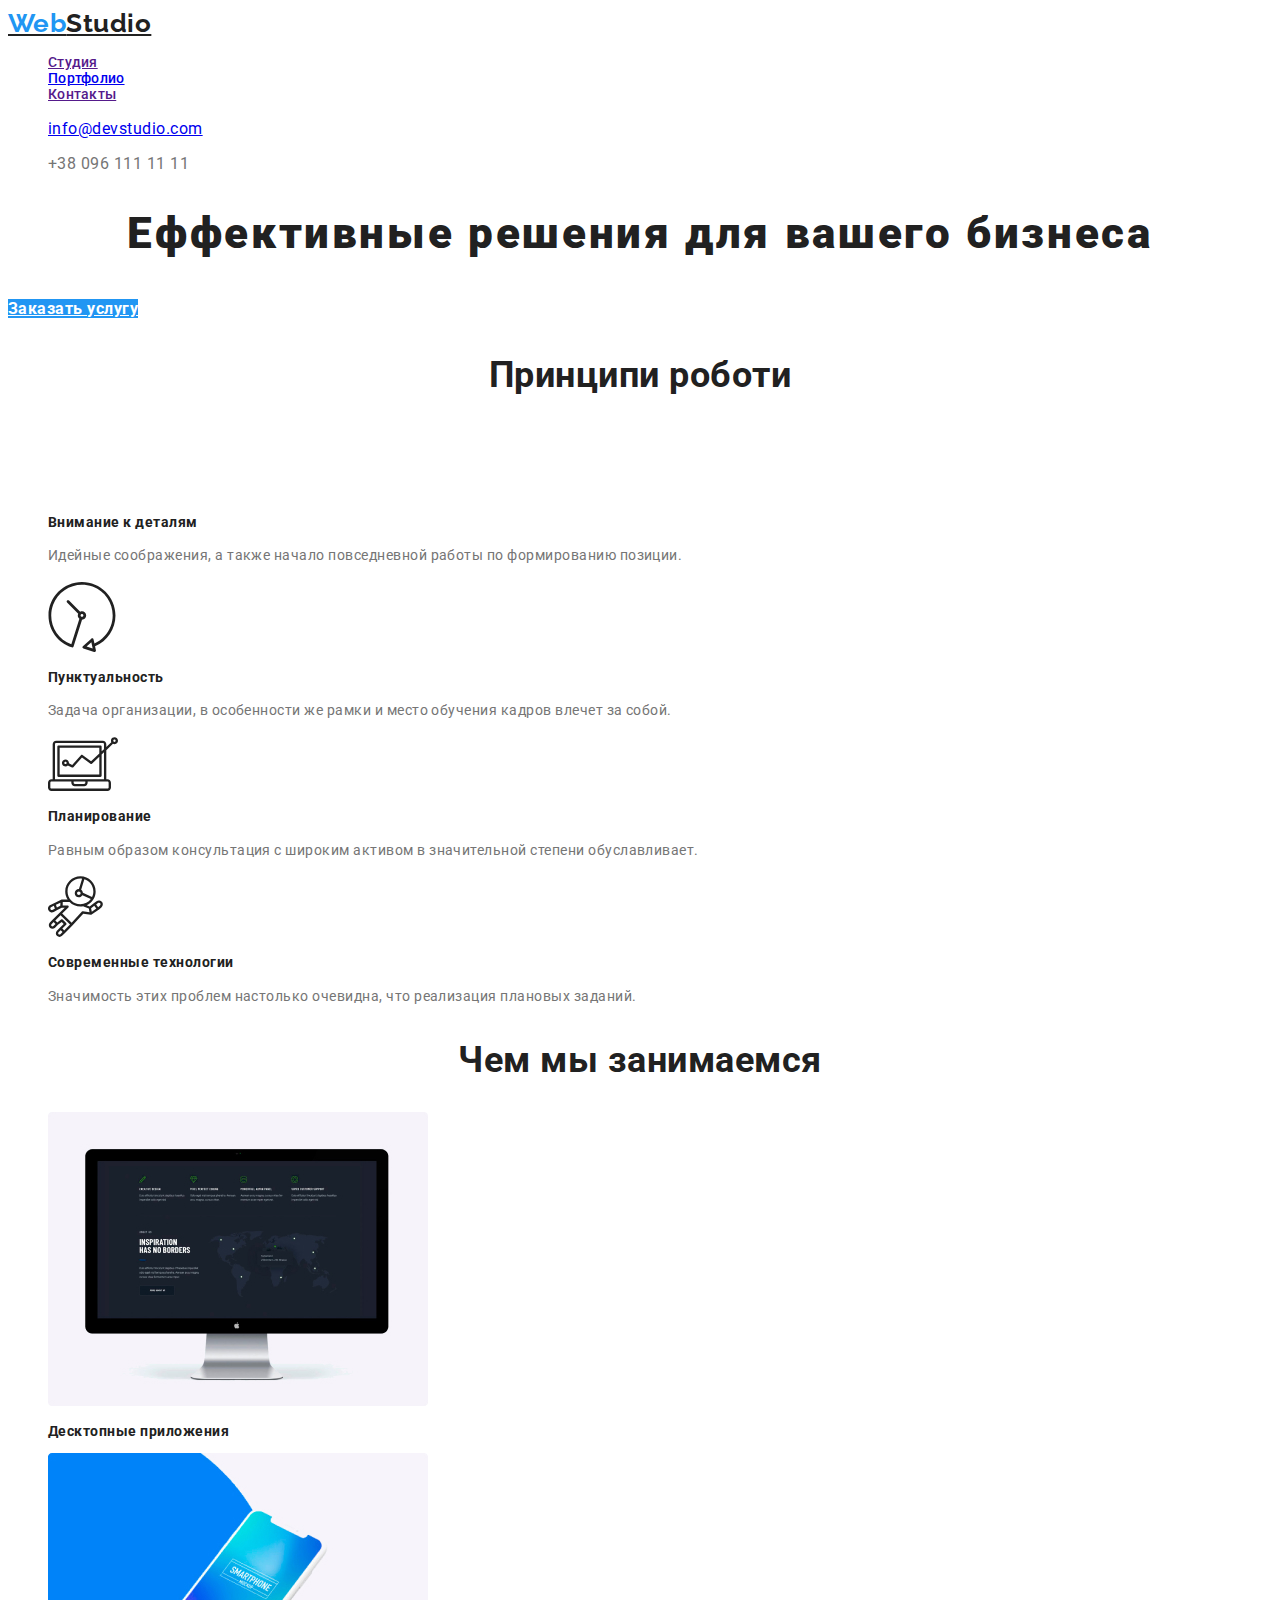
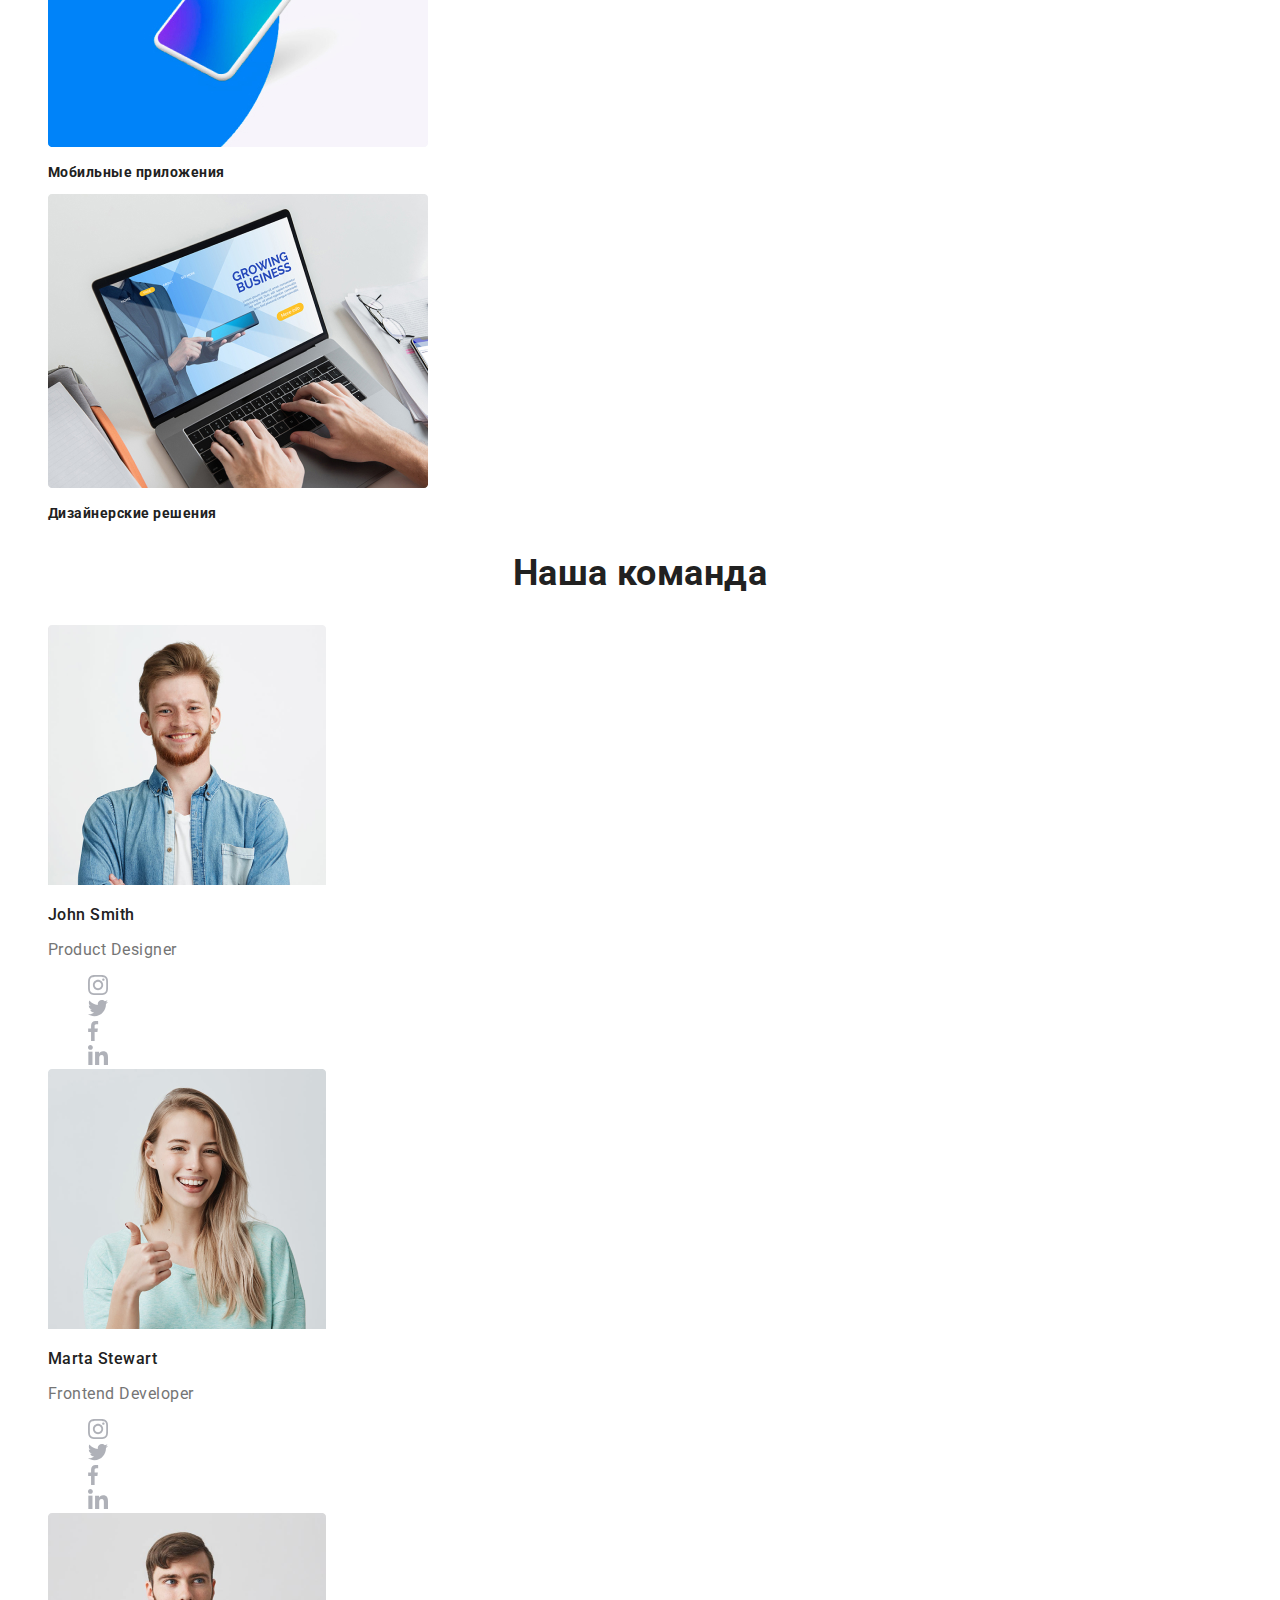
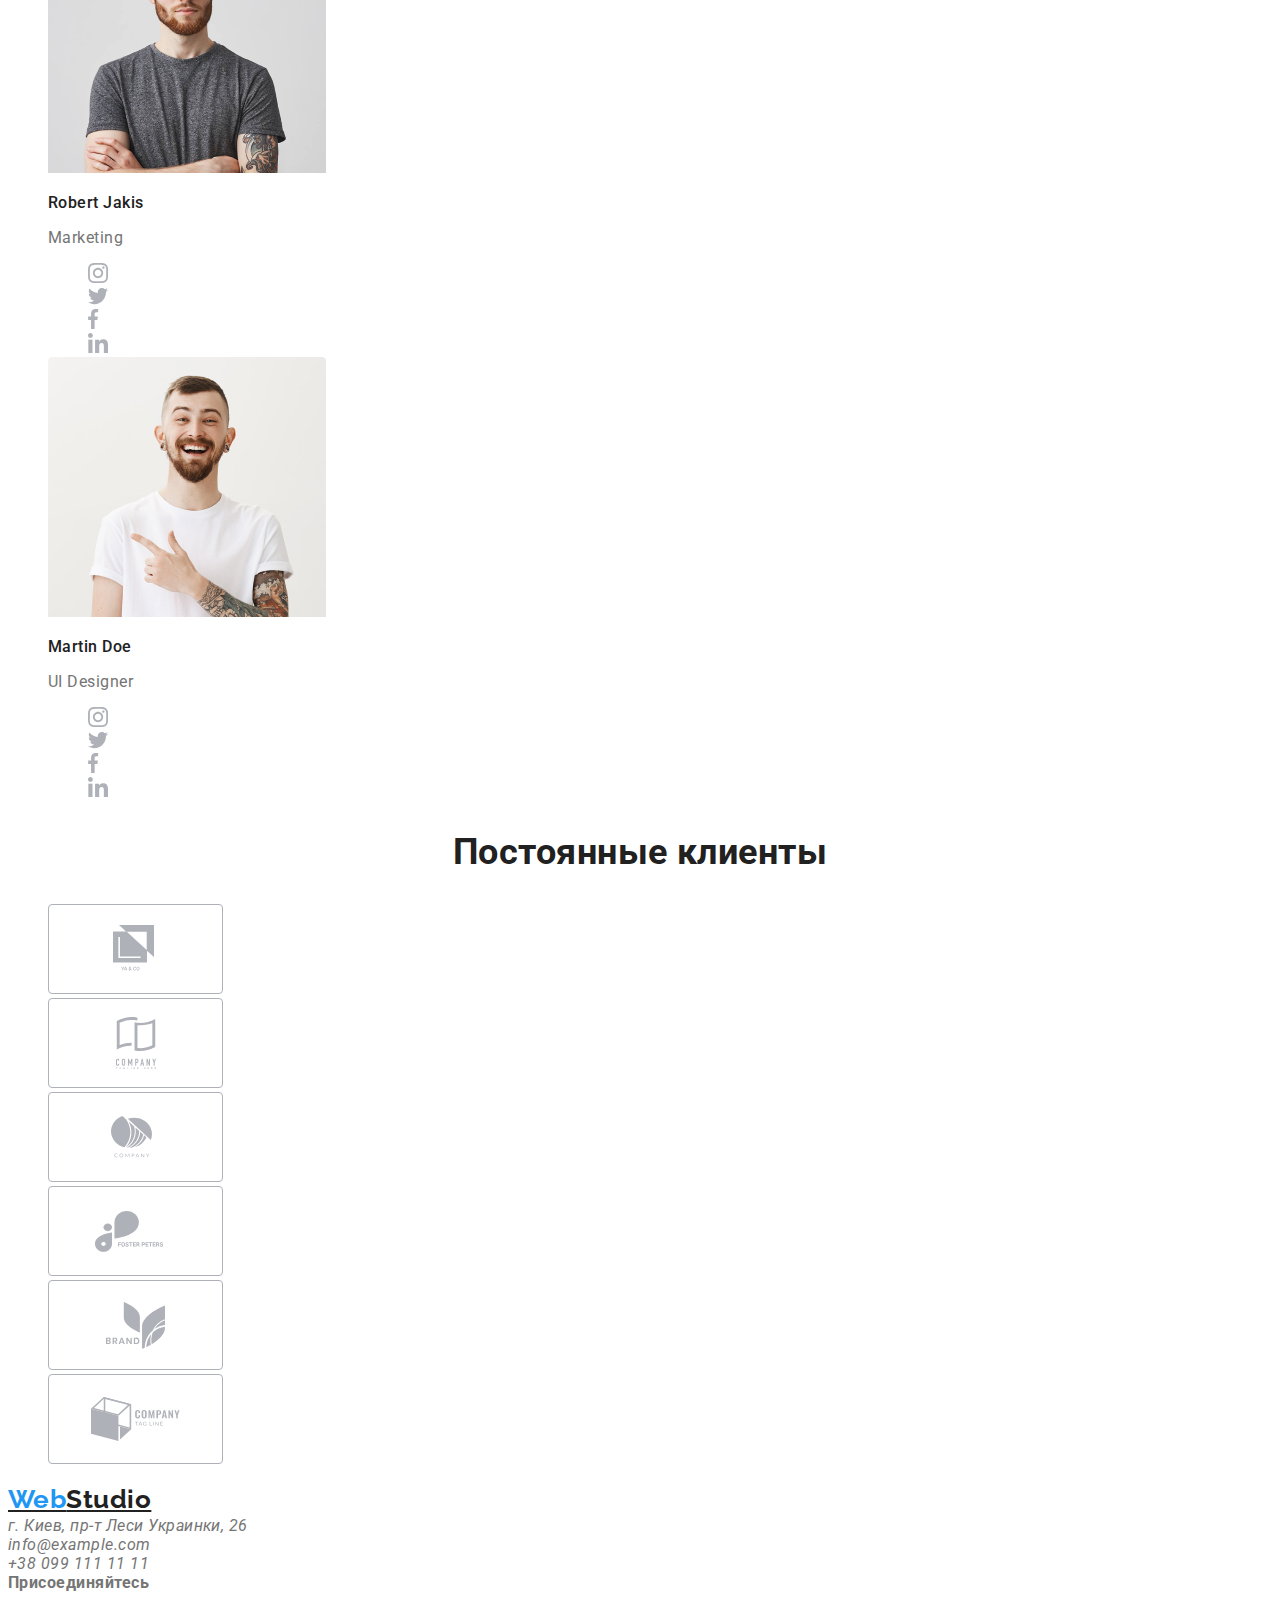
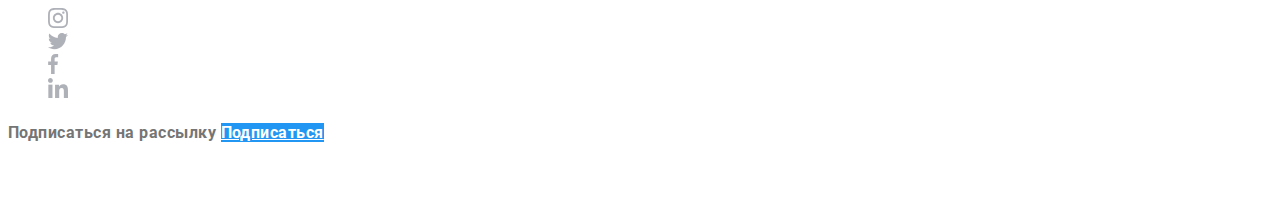
==== index.html @ 04b440ba "update" ====
<!DOCTYPE html>
<html lang="ru">
<head>
    <meta charset="UTF-8">
    <meta name="viewport" content="width=device-width, initial-scale=1.0">
    <title>Studio</title>
    <link 
    href="https://fonts.googleapis.com/css2?family=Raleway:wght@700&family=Roboto:wght@400;500;700;900&display=swap"
     rel="stylesheet">
    <link rel="stylesheet" href="./css/styles.css">
</head>
<body class="page">
  <!--Шапка-->
<header>
    <nav>
    <a href ="./index.html" class="logo"><span class="web">Web</span>Studio</a>
     <ul class="site-nav">
       <li class="link current"><a href="">Студия</a></li>
       <li class="link"><a href="portfolio.html">Портфолио</a></li>
       <li class="link"><a href="">Контакты</a></li>
    </ul> 
    </nav>
     <ul class="auth-nav">
       <li> <a href="info@devstudio.com" class="link">info@devstudio.com</a></li>
       <li><p>+38 096 111 11 11</p></li>
    </ul>
</header>
 <main> 
 <!--Банер-->
<section class="hero">
        <h1 class="hero-title">Еффективные решения для вашего бизнеса</h1>
        <a href="" class="button-primary">Заказать услугу</a>
</section>
<!--Принципи роботи-->
<section class="section">
    <h2 class="section-title"> Принципи роботи</h2>
    <ul class="feature-list">
        <li>
        <a href="/" > <img src="./images/antenna.svg" alt="Антена"/></a>
        <h3 class="title">Внимание к деталям</h3>
        <p class="text-feature"> 
           Идейные соображения, а также начало повседневной работы по формированию позиции.
        </p>
        </li> 
        <li>
            <a href="/"> <img src="./images/clock.svg" alt="Часи"/></a>  
        <h3 class="title">Пунктуальность</h3>
        <p class="text-feature"> 
            Задача организации, в особенности же рамки и место обучения кадров влечет за собой.
        </p>
        </li> 
        <li>
            <a href="/"> <img src="./images/comp.svg" alt="Компютер"/></a>
        <h3 class="title">Планирование</h3>
        <p class="text-feature"> 
            Равным образом консультация с широким активом в значительной степени обуславливает.
        </p>
        </li>  
      <li>
        <a href="/"> <img src="./images/space.svg" alt="Космотавт"/></a>
        <h3 class="title">Современные технологии</h3>
        <p class="text-feature"> 
            Значимость этих проблем настолько очевидна, что реализация плановых заданий.
        </p>
        </li>
      
    </ul>
</section>
<!--Чем мы занимаемся-->
<section class="section">
    <h2  class="section-title">Чем мы занимаемся</h2>
    <ul class="work-list">
    <li>
        <a href="/"><img src="./images/comp.jpg" alt="Ноутбук на столе" width=380></a>
        <h3 class="title">Десктопные приложения</h3>
    </li>
    <li>
        <a href="/"><img src="./images/phone.jpg" alt="Смартфон" width=380></a>
        <h3 class="title">Мобильные приложения</h3>
    </li>
    <li>
        <a href="/"><img src="./images/laptop.jpg" alt="Компютер" width=380 ></a>
        <h3 class="title">Дизайнерские решения</h3>
    </li>
</ul>
</section>
<!--Наша команда-->
<section class="section">
    <h2 class="section-title">Наша команда</h2>
    <ul class="team-list">
        <li>
            <img src="./images/john.png" alt="Фото сотрудника" width=278 >
            <h3 class="title">John Smith</h3>
            <p>Product Designer</p>
        <ul>
            <li><a href="/"class="icon"><img src="./images/instagram.svg" alt="Логотип Инстраграм"></a></li>
            <li><a href="/"class="icon"><img src="./images/twitter.svg" alt="Логотип Твиттер"></a></li>
            <li><a href="/"class="icon"><img src="./images/facebook.svg" alt="Логотип Фейсбук"></a></li>
            <li><a href="/"class="icon"><img src="./images/linkedin.svg" alt="Логотип Линкедин"></a></li>
               
         </ul>

            <img src="./images/marta.png" alt="Фото сотрудника" width=278>
            <h3 class="title">Marta Stewart</h3>
            <p>Frontend Developer</p>
            <ul>
                <li><a href="/"class="icon"><img src="./images/instagram.svg" alt="Логотип Инстраграм"></a></li>
                <li><a href="/"class="icon"><img src="./images/twitter.svg" alt="Логотип Твиттер"></a></li>
                <li><a href="/"class="icon"><img src="./images/facebook.svg" alt="Логотип Фейсбук"></a></li>
                <li><a href="/"class="icon"><img src="./images/linkedin.svg" alt="Логотип Линкедин"></a></li>
        </ul>
               
            <img src="./images/robert.png" alt="Фото сотрудника" width=278>
            <h3 class="title">Robert Jakis</h3>
            <p>Marketing</p>           
         <ul>
            <li><a href="/"class="icon"><img src="./images/instagram.svg" alt="Логотип Инстраграм"></a></li>
            <li><a href="/"class="icon"><img src="./images/twitter.svg" alt="Логотип Твиттер"></a></li>
            <li><a href="/"class="icon"><img src="./images/facebook.svg" alt="Логотип Фейсбук"></a></li>
            <li><a href="/"class="icon"><img src="./images/linkedin.svg" alt="Логотип Линкедин"></a></li>
         </ul>

             <img src="./images/martin.png" alt="Фото сотрудника" width=278>
            <h3 class="title">Martin Doe</h3>
            <p>UI Designer</p>
           <ul>
            <li><a href="/"class="icon"><img src="./images/instagram.svg" alt="Логотип Инстраграм"></a></li>
            <li><a href="/"class="icon"><img src="./images/twitter.svg" alt="Логотип Твиттер"></a></li>
            <li><a href="/"class="icon"><img src="./images/facebook.svg" alt="Логотип Фейсбук"></a></li>
            <li><a href="/"class="icon"><img src="./images/linkedin.svg" alt="Логотип Линкедин"></a></li>
         </ul>
           
    </li>
</ul>
</section>
<!--Постоянные клиенты-->
<section class="section">
    <h2  class="section-title">Постоянные клиенты</h2>
    <ul class="customer-list ">
        <li class="title"><a href="/"><img src="./images/Client1.svg" alt="Компания"></a></li>
        <li class="title"><a href="/"><img src="./images/Client2.svg" alt="Компания"></a></li>
        <li class="title"><a href="/"><img src="./images/Client3.svg" alt="Компания"></a></li>
        <li class="title"><a href="/"><img src="./images/Client4.svg" alt="Компания"></a></li>
        <li class="title"><a href="/"><img src="./images/Client5.svg" alt="Компания"></a></li>
        <li class="title"><a href="/"><img src="./images/Client6.svg" alt="Компания"></a></li>
    </ul>
</section>
</main>
<!--Футер-->
<footer>
    <div>
        <a href ="./index.html" class="logo"><span class="web">Web</span>Studio</a>
        <address>
            г. Киев, пр-т Леси Украинки, 26 <br>
            info@example.com <br>
            +38 099 111 11 11
        </address>
    </div>
    <div>
        <b>Присоединяйтесь</b>
        <ul>
             <li><a href="/" class="icon" ><img src="./images/instagram.svg" alt="Логотип Инстраграм"></a></li>
             <li><a href="/" class="icon"><img src="./images/twitter.svg" alt="Логотип Твиттер"></a></li>
             <li><a href="/" class="icon"><img src="./images/facebook.svg" alt="Логотип Фейсбук"></a></li>
             <li> <a href="/" class="icon"><img src="./images/linkedin.svg" alt="Логотип Линкедин"></a></li>     
      </ul>
    </div>
    <div>
        <b>Подписаться на рассылку</b>
        <a href="/" class="button-primary">Подписаться</a>
    </div>
    <div>
        <p class="data"><time datetime="2020"> 2020 | Developed by GoIT Students </time></p>
    </div>
</footer>
</body>
</html>
---- css/styles.css ----
:root{
    --primary-text-color:#757575 ;
    --title-text-color: #212121 ;
    --accent-color: #2196F3 ;
    --background-color:#FFFFFF ;
    --background-button-color:#F5F4FA
}
body { 
    background-color: var(--background-color) ;
    color:var(--primary-text-color) ;
     
    font-family: Roboto, sans-serif;
    letter-spacing: 0.03em;
}
ul {
    list-style: none;
}
/*Шапка*/
.logo {

color: var(--title-text-color) ;
font-family: Raleway, sans-serif;
font-weight: 700;
font-size: 26px;
line-height: 1.2;

}


.web {
    color: var(--accent-color);
}

.site-nav .link {

color: var(--title-text-color) ;

font-weight: 500;
font-size: 14px;
line-height: 1.14;
letter-spacing: 0.02em;

}

.site-nav .link.current { 
color: var(--accent-color);
}

.site-nav .link :hover, :focus {
color: var(--accent-color);
}

.auth-nav .link :hover, :focus {
color: var(--accent-color);
}

/*Банер*/

.hero-title{

color: var(--title-text-color);

font-weight: 900;
font-size: 44px;
line-height: 1.4;
text-align: center;
letter-spacing: 0.06em;

}

/*Головна сторінка*/

.section-title {

color: var(--title-text-color);

font-weight: 700;
font-size: 36px;
line-height: 1.2;
text-align: center;
}
/*Принципи роботи*/

.feature-list .title {

color: var(--title-text-color) ;

font-weight: 700;
font-size: 14px;
line-height: 1.1;

}

.text-feature {

font-weight: 400;
font-size: 14px;
line-height: 1.7;

}
/*Чем мы занимаемся*/

.work-list .title{

color: var(--title-text-color) ;

font-weight: 700;
font-size: 14px;
line-height: 1.1;
}
/*Наша команда*/

.team-list .title{

color: var(--title-text-color) ;


font-weight: 500;
font-size: 16px;
line-height: 1.2;
}

/*Футер*/

.data{
    color: rgba(255, 255, 255, 0.4);
}


/*Кнопка*/

.button {

color: var(--title-text-color);
background-color: var(--background-button-color);

font-family: Roboto;
font-weight: 500;
font-size: 16px;
line-height: 1.7;
}

.button-primary{

 color: var(--background-color);
 background-color: var(--accent-color);
font-family: Roboto;
font-weight: 700;
font-size: 16px;
line-height: 1.9;
}
.button .nav :hover, :focus{
    color: var(--background-color);
    background-color: var(--accent-color);
}


/*Иконки*/
.icon :hover, :focus{
    background-color: var(--accent-color);
}
/*Портфолио*/
.title-portfolio {

color: var(--title-text-color);

font-weight: 500;
font-size: 14px;
line-height: 1.1;
letter-spacing: 0.02em;
}

/* Текст*/
.text {
font-weight: 400;
font-size: 16px;
line-height: 1.9;}

.text-about {
    font-weight: 400;
    font-size: 18px;
    line-height: 1.5;
}
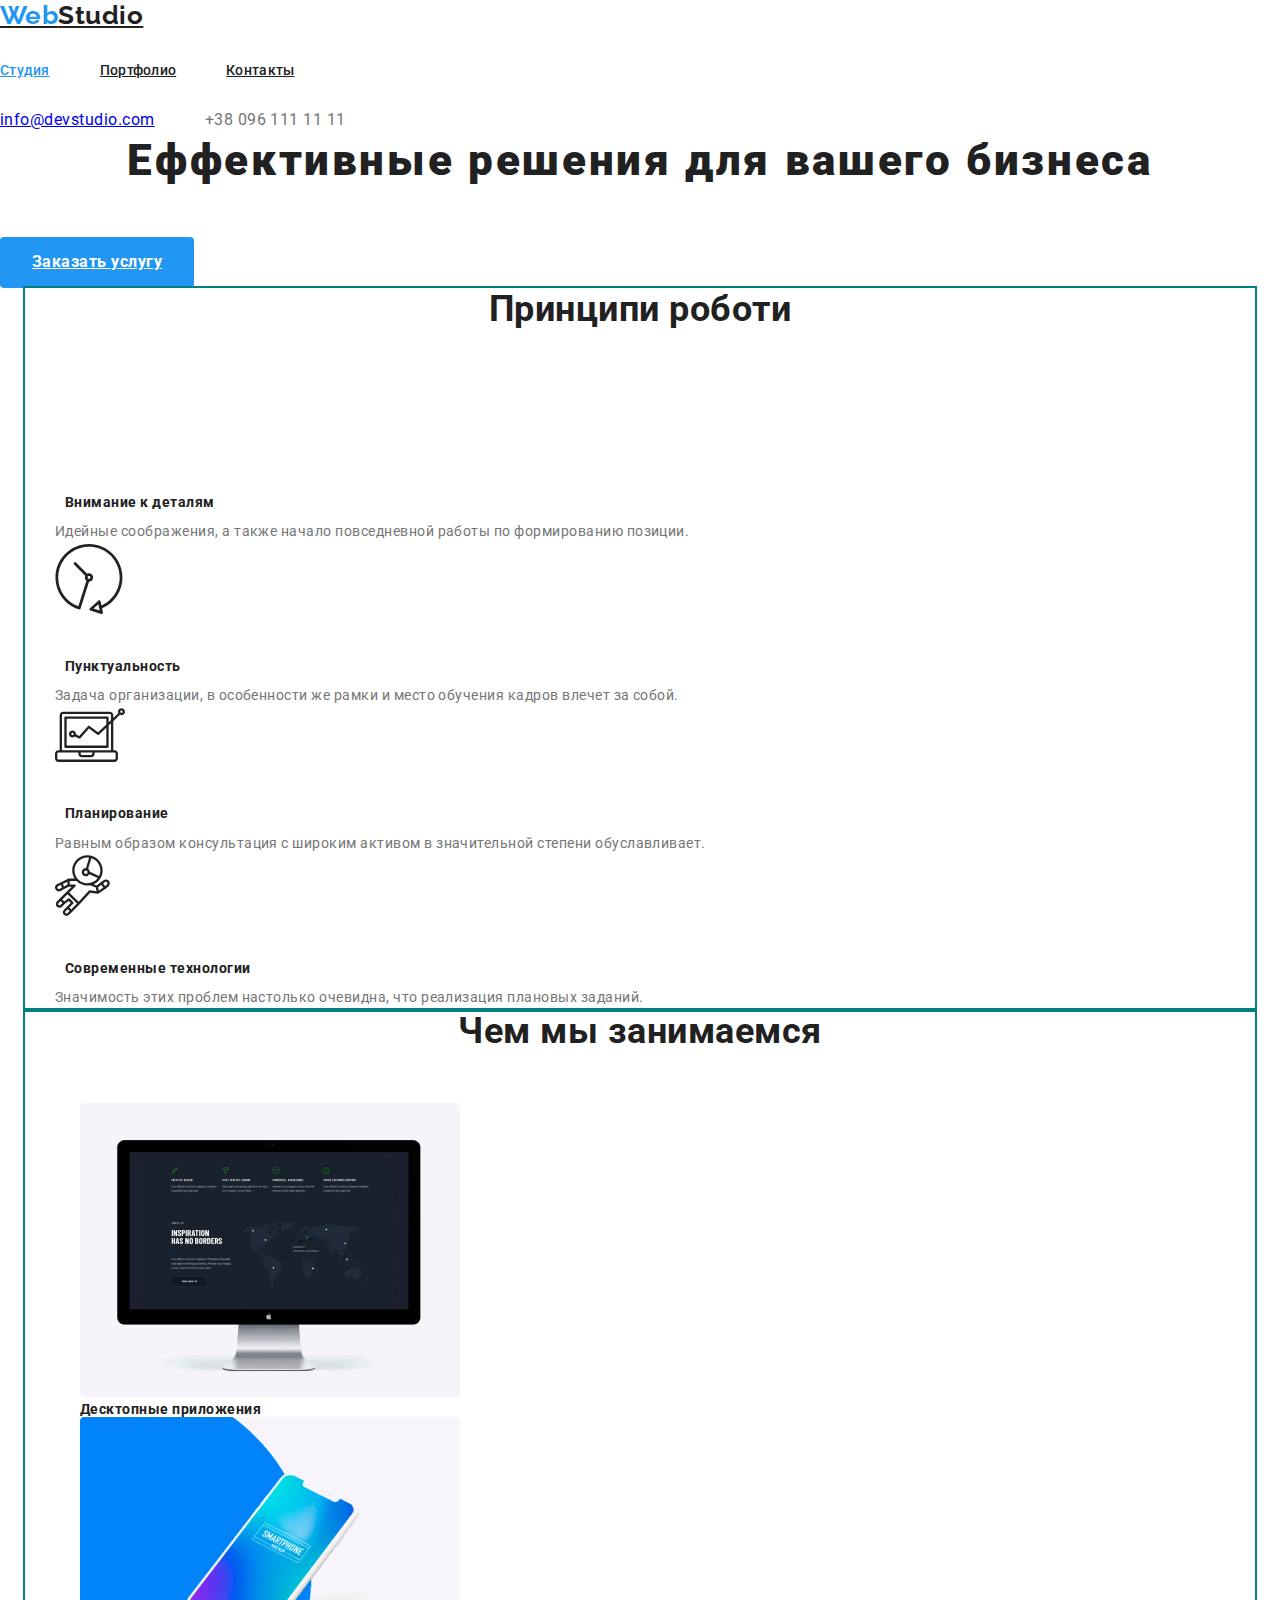
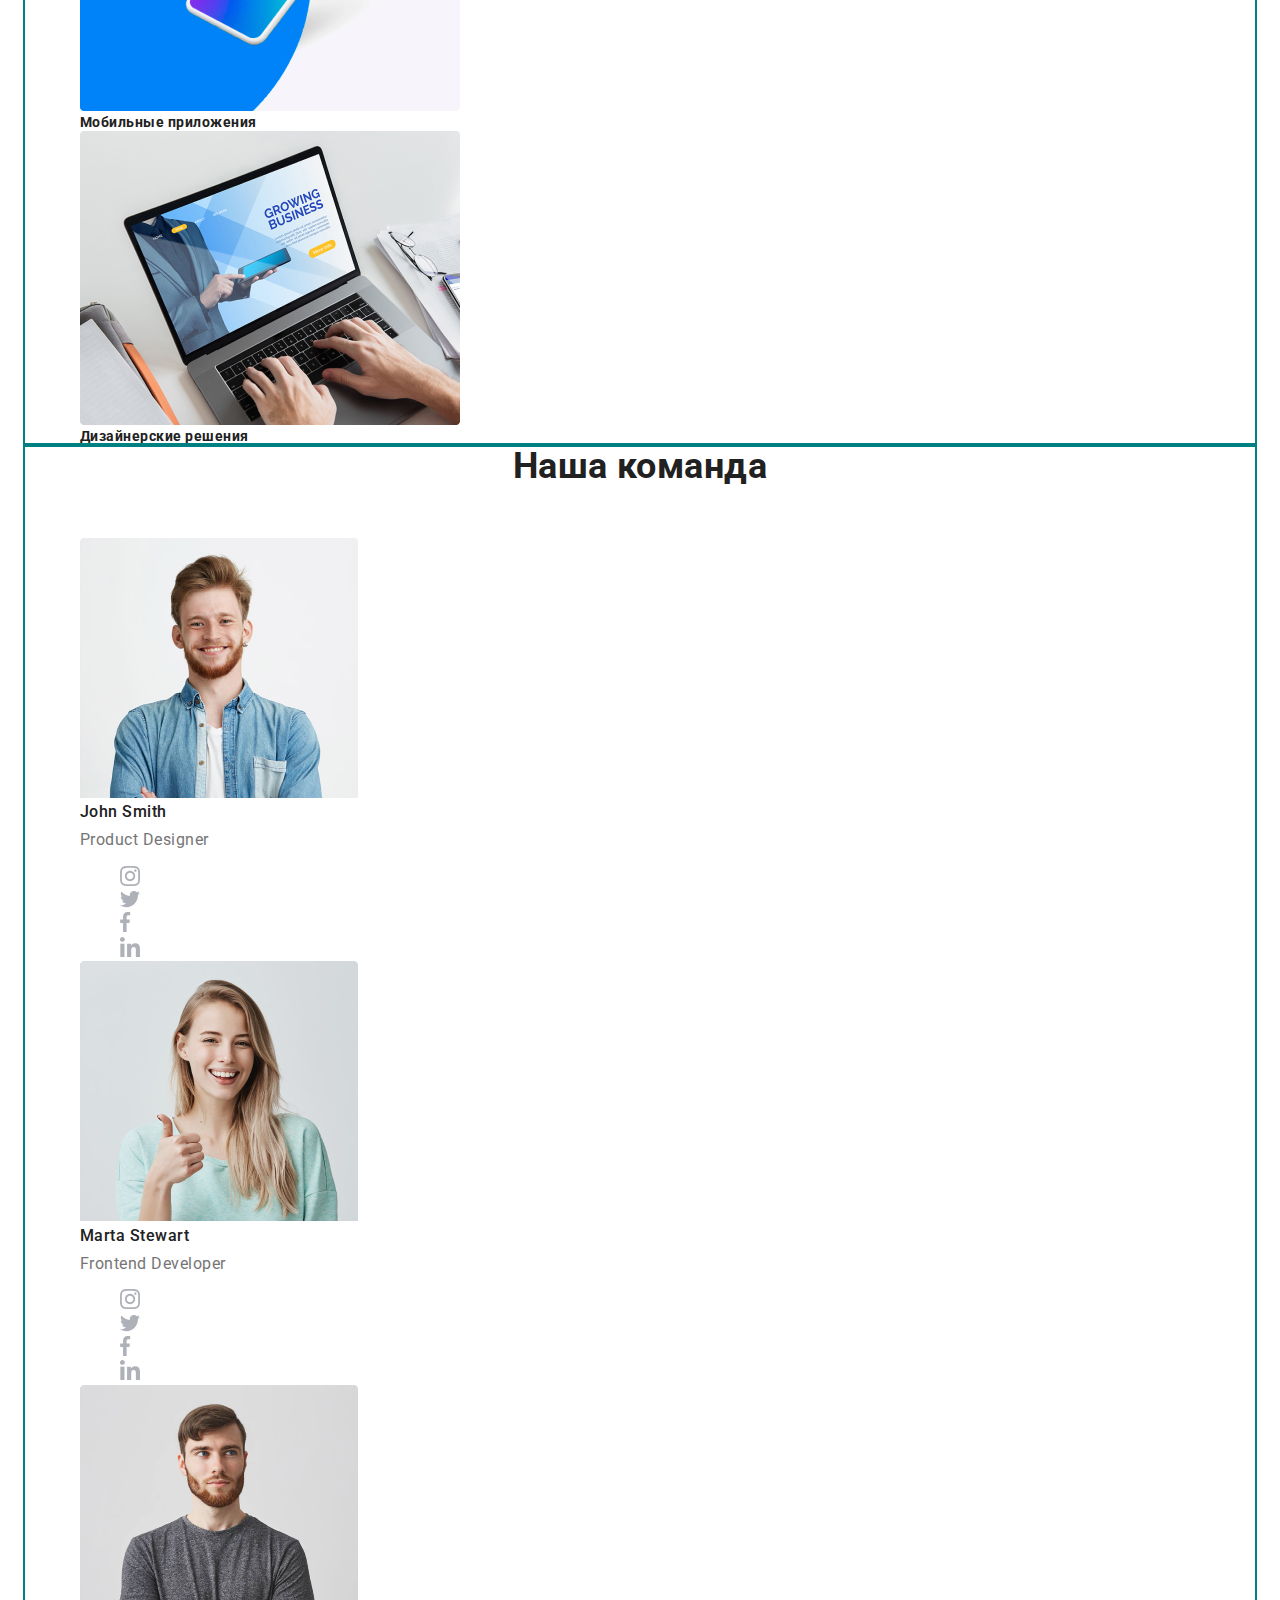
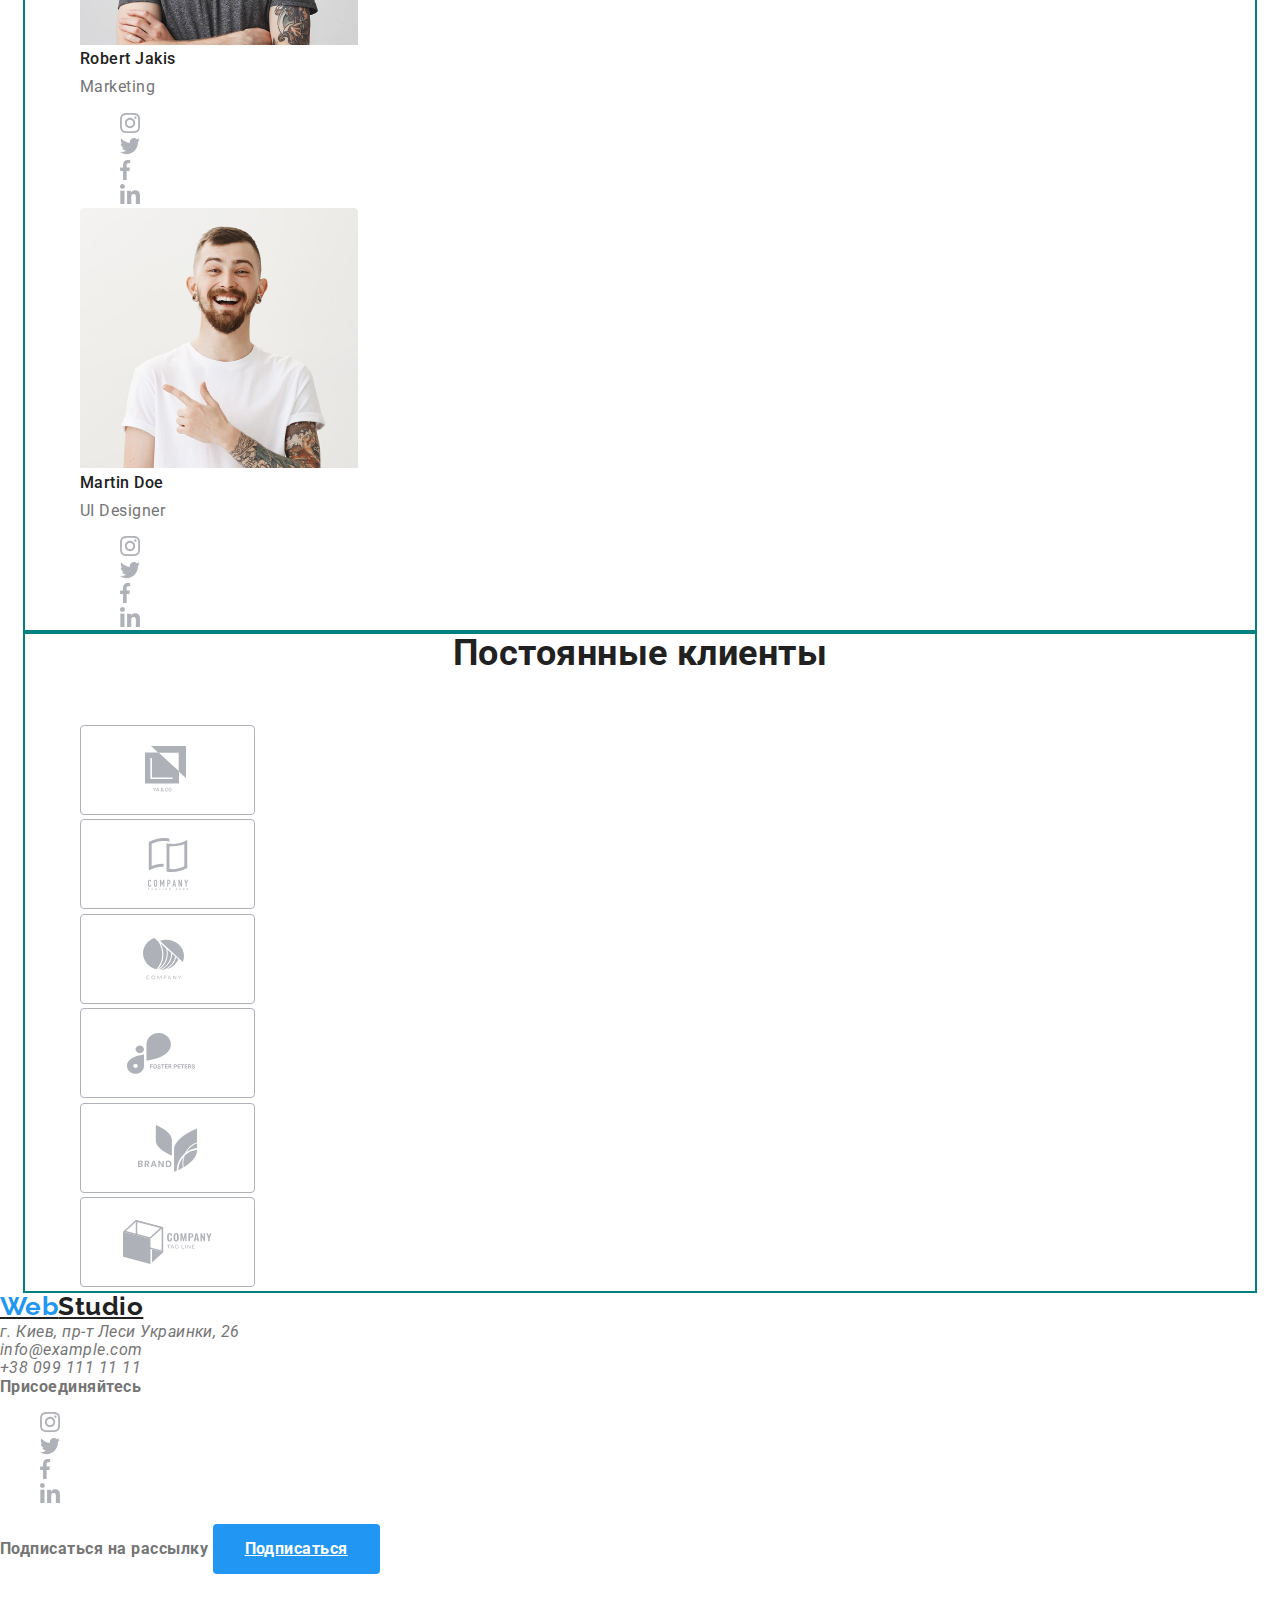
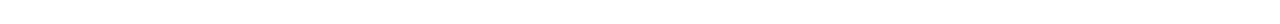
==== commit 9dca9890: "update" ====
--- a/index.html
+++ b/index.html
@@ -7,68 +7,77 @@
     <link 
     href="https://fonts.googleapis.com/css2?family=Raleway:wght@700&family=Roboto:wght@400;500;700;900&display=swap"
      rel="stylesheet">
+     <link rel="stylesheet" href="https://cdnjs.cloudflare.com/ajax/libs/modern-normalize/0.6.0/modern-normalize.min.css">
     <link rel="stylesheet" href="./css/styles.css">
 </head>
 <body class="page">
   <!--Шапка-->
-<header>
-    <nav>
-    <a href ="./index.html" class="logo"><span class="web">Web</span>Studio</a>
-     <ul class="site-nav">
-       <li class="link current"><a href="">Студия</a></li>
-       <li class="link"><a href="portfolio.html">Портфолио</a></li>
-       <li class="link"><a href="">Контакты</a></li>
-    </ul> 
-    </nav>
-     <ul class="auth-nav">
-       <li> <a href="info@devstudio.com" class="link">info@devstudio.com</a></li>
-       <li><p>+38 096 111 11 11</p></li>
-    </ul>
-</header>
+    <header >
+        <div class= "box">
+            <nav>
+                <a href ="./index.html" class="logo"><span class="web">Web</span>Studio</a>
+                 <ul class="site-nav">
+                   <li class="item"><a class="link current" href="">Студия</a></li>
+                   <li class="item"><a class="link" href="portfolio.html">Портфолио</a></li>
+                   <li class="item"><a class="link"href="">Контакты</a></li>
+                </ul> 
+                </nav>
+            <ul class="page-info">
+                   <li class="item"><a href="info@devstudio.com" class="link">info@devstudio.com</a></li>
+                   <li class="item"><p class="phone">+38 096 111 11 11</p></li>
+                </ul>
+        </div>
+    </header>
  <main> 
  <!--Банер-->
-<section class="hero">
+<section class="section">
+    
         <h1 class="hero-title">Еффективные решения для вашего бизнеса</h1>
         <a href="" class="button-primary">Заказать услугу</a>
+
 </section>
 <!--Принципи роботи-->
 <section class="section">
-    <h2 class="section-title"> Принципи роботи</h2>
+
+    <div class="container">
+        <h2 class="section-title"> Принципи роботи</h2>
     <ul class="feature-list">
         <li>
-        <a href="/" > <img src="./images/antenna.svg" alt="Антена"/></a>
+        <a href="/" > <img class="feature-icon" src="./images/antenna.svg" alt="Антена"/></a>
         <h3 class="title">Внимание к деталям</h3>
         <p class="text-feature"> 
            Идейные соображения, а также начало повседневной работы по формированию позиции.
         </p>
         </li> 
         <li>
-            <a href="/"> <img src="./images/clock.svg" alt="Часи"/></a>  
+            <a href="/"> <img class="feature-icon" src="./images/clock.svg" alt="Часи"/></a>  
         <h3 class="title">Пунктуальность</h3>
         <p class="text-feature"> 
             Задача организации, в особенности же рамки и место обучения кадров влечет за собой.
         </p>
         </li> 
         <li>
-            <a href="/"> <img src="./images/comp.svg" alt="Компютер"/></a>
+            <a href="/"> <img class="feature-icon" src="./images/comp.svg" alt="Компютер"/></a>
         <h3 class="title">Планирование</h3>
         <p class="text-feature"> 
             Равным образом консультация с широким активом в значительной степени обуславливает.
         </p>
         </li>  
       <li>
-        <a href="/"> <img src="./images/space.svg" alt="Космотавт"/></a>
+        <a href="/"> <img class="feature-icon" src="./images/space.svg" alt="Космотавт"/></a>
         <h3 class="title">Современные технологии</h3>
         <p class="text-feature"> 
             Значимость этих проблем настолько очевидна, что реализация плановых заданий.
         </p>
         </li>
+    </div>
       
     </ul>
 </section>
 <!--Чем мы занимаемся-->
 <section class="section">
-    <h2  class="section-title">Чем мы занимаемся</h2>
+<div class="container">
+    <h2 class="section-title">Чем мы занимаемся</h2>
     <ul class="work-list">
     <li>
         <a href="/"><img src="./images/comp.jpg" alt="Ноутбук на столе" width=380></a>
@@ -83,15 +92,17 @@
         <h3 class="title">Дизайнерские решения</h3>
     </li>
 </ul>
+</div>
 </section>
 <!--Наша команда-->
 <section class="section">
+   <div class="container">
     <h2 class="section-title">Наша команда</h2>
     <ul class="team-list">
         <li>
             <img src="./images/john.png" alt="Фото сотрудника" width=278 >
             <h3 class="title">John Smith</h3>
-            <p>Product Designer</p>
+            <p class="team-title">Product Designer</p>
         <ul>
             <li><a href="/"class="icon"><img src="./images/instagram.svg" alt="Логотип Инстраграм"></a></li>
             <li><a href="/"class="icon"><img src="./images/twitter.svg" alt="Логотип Твиттер"></a></li>
@@ -102,7 +113,7 @@
 
             <img src="./images/marta.png" alt="Фото сотрудника" width=278>
             <h3 class="title">Marta Stewart</h3>
-            <p>Frontend Developer</p>
+            <p class="team-title">Frontend Developer</p>
             <ul>
                 <li><a href="/"class="icon"><img src="./images/instagram.svg" alt="Логотип Инстраграм"></a></li>
                 <li><a href="/"class="icon"><img src="./images/twitter.svg" alt="Логотип Твиттер"></a></li>
@@ -112,7 +123,7 @@
                
             <img src="./images/robert.png" alt="Фото сотрудника" width=278>
             <h3 class="title">Robert Jakis</h3>
-            <p>Marketing</p>           
+            <p class="team-title">Marketing</p>           
          <ul>
             <li><a href="/"class="icon"><img src="./images/instagram.svg" alt="Логотип Инстраграм"></a></li>
             <li><a href="/"class="icon"><img src="./images/twitter.svg" alt="Логотип Твиттер"></a></li>
@@ -122,7 +133,7 @@
 
              <img src="./images/martin.png" alt="Фото сотрудника" width=278>
             <h3 class="title">Martin Doe</h3>
-            <p>UI Designer</p>
+            <p class="team-title">UI Designer</p>
            <ul>
             <li><a href="/"class="icon"><img src="./images/instagram.svg" alt="Логотип Инстраграм"></a></li>
             <li><a href="/"class="icon"><img src="./images/twitter.svg" alt="Логотип Твиттер"></a></li>
@@ -132,10 +143,12 @@
            
     </li>
 </ul>
+   </div>
 </section>
 <!--Постоянные клиенты-->
 <section class="section">
-    <h2  class="section-title">Постоянные клиенты</h2>
+    <div class="container">
+        <h2  class="section-title">Постоянные клиенты</h2>
     <ul class="customer-list ">
         <li class="title"><a href="/"><img src="./images/Client1.svg" alt="Компания"></a></li>
         <li class="title"><a href="/"><img src="./images/Client2.svg" alt="Компания"></a></li>
@@ -144,6 +157,7 @@
         <li class="title"><a href="/"><img src="./images/Client5.svg" alt="Компания"></a></li>
         <li class="title"><a href="/"><img src="./images/Client6.svg" alt="Компания"></a></li>
     </ul>
+    </div>
 </section>
 </main>
 <!--Футер-->
--- a/css/styles.css
+++ b/css/styles.css
@@ -16,6 +16,35 @@
     list-style: none;
 }
 /*Шапка*/
+.box {
+    display: flex: row ;
+    align-items: center;
+}
+.container{
+margin-left: auto;
+margin-right: auto;
+width: 1230px;
+padding-right: 15px;
+padding-left: 15px;
+outline: 2px solid teal;
+
+}
+
+ .page-info {
+ display: flex;
+ margin: 0px;
+ padding: 0px;
+
+ }
+ 
+.page-info .item + .item {
+margin-left: 50px;
+}
+
+.phone {
+    width: 150px;
+    margin: 0px;
+}
 .logo {
 
 color: var(--title-text-color) ;
@@ -31,8 +60,21 @@
     color: var(--accent-color);
 }
 
+.site-nav{
+margin: 0px;
+padding: 0px;
+display: flex;
+}
+
+.site-nav .item + .item
+{
+margin-left:50px;
+}
+
 .site-nav .link {
-
+display: block;
+padding-top: 32px;
+padding-bottom: 32px;
 color: var(--title-text-color) ;
 
 font-weight: 500;
@@ -46,17 +88,15 @@
 color: var(--accent-color);
 }
 
-.site-nav .link :hover, :focus {
+.site-nav .link:hover,:focus{
 color: var(--accent-color);
 }
 
-.auth-nav .link :hover, :focus {
-color: var(--accent-color);
-}
-
 /*Банер*/
 
-.hero-title{
+.hero-title{ 
+margin: 0px;
+margin-bottom: 46px;
 
 color: var(--title-text-color);
 
@@ -68,20 +108,33 @@
 
 }
 
-/*Головна сторінка*/
+
+/*Принципи роботи*/
 
 .section-title {
-
-color: var(--title-text-color);
-
+text-align: center;   
+margin: 0px;
+margin-bottom: 50px;
+
+
+color: var(--title-text-color);
+    
 font-weight: 700;
 font-size: 36px;
 line-height: 1.2;
 text-align: center;
 }
-/*Принципи роботи*/
+
+.feature-list {
+width: 1230px;
+margin: 0px;
+padding-left: 15px;
+padding-right: 15px;
+
+}
 
 .feature-list .title {
+margin: 10px;
 
 color: var(--title-text-color) ;
 
@@ -92,15 +145,26 @@
 }
 
 .text-feature {
+margin: 0px;
 
 font-weight: 400;
 font-size: 14px;
 line-height: 1.7;
-
-}
+}
+
+.feature-icon{
+margin-bottom: 30px;
+}
+
 /*Чем мы занимаемся*/
 
+.work-list{
+    margin: 0px;
+
+}
+
 .work-list .title{
+margin: 0px;
 
 color: var(--title-text-color) ;
 
@@ -110,14 +174,29 @@
 }
 /*Наша команда*/
 
+.team-list {
+    margin: 0px;
+}
+
 .team-list .title{
-
+margin-top: 0px;
+margin-bottom: 10px;
 color: var(--title-text-color) ;
 
 
 font-weight: 500;
 font-size: 16px;
 line-height: 1.2;
+}
+.team-title {
+margin-top: 0px;
+margin-bottom: 16px;
+}
+
+/*Постоянные клиенты*/
+
+.customer-list {
+    margin: 0px;
 }
 
 /*Футер*/
@@ -141,6 +220,10 @@
 }
 
 .button-primary{
+display: inline-block;
+border-radius: 4px;
+padding: 10px 32px; 
+text-align: center;
 
  color: var(--background-color);
  background-color: var(--accent-color);
@@ -181,4 +264,4 @@
     font-size: 18px;
     line-height: 1.5;
 }
-
+ 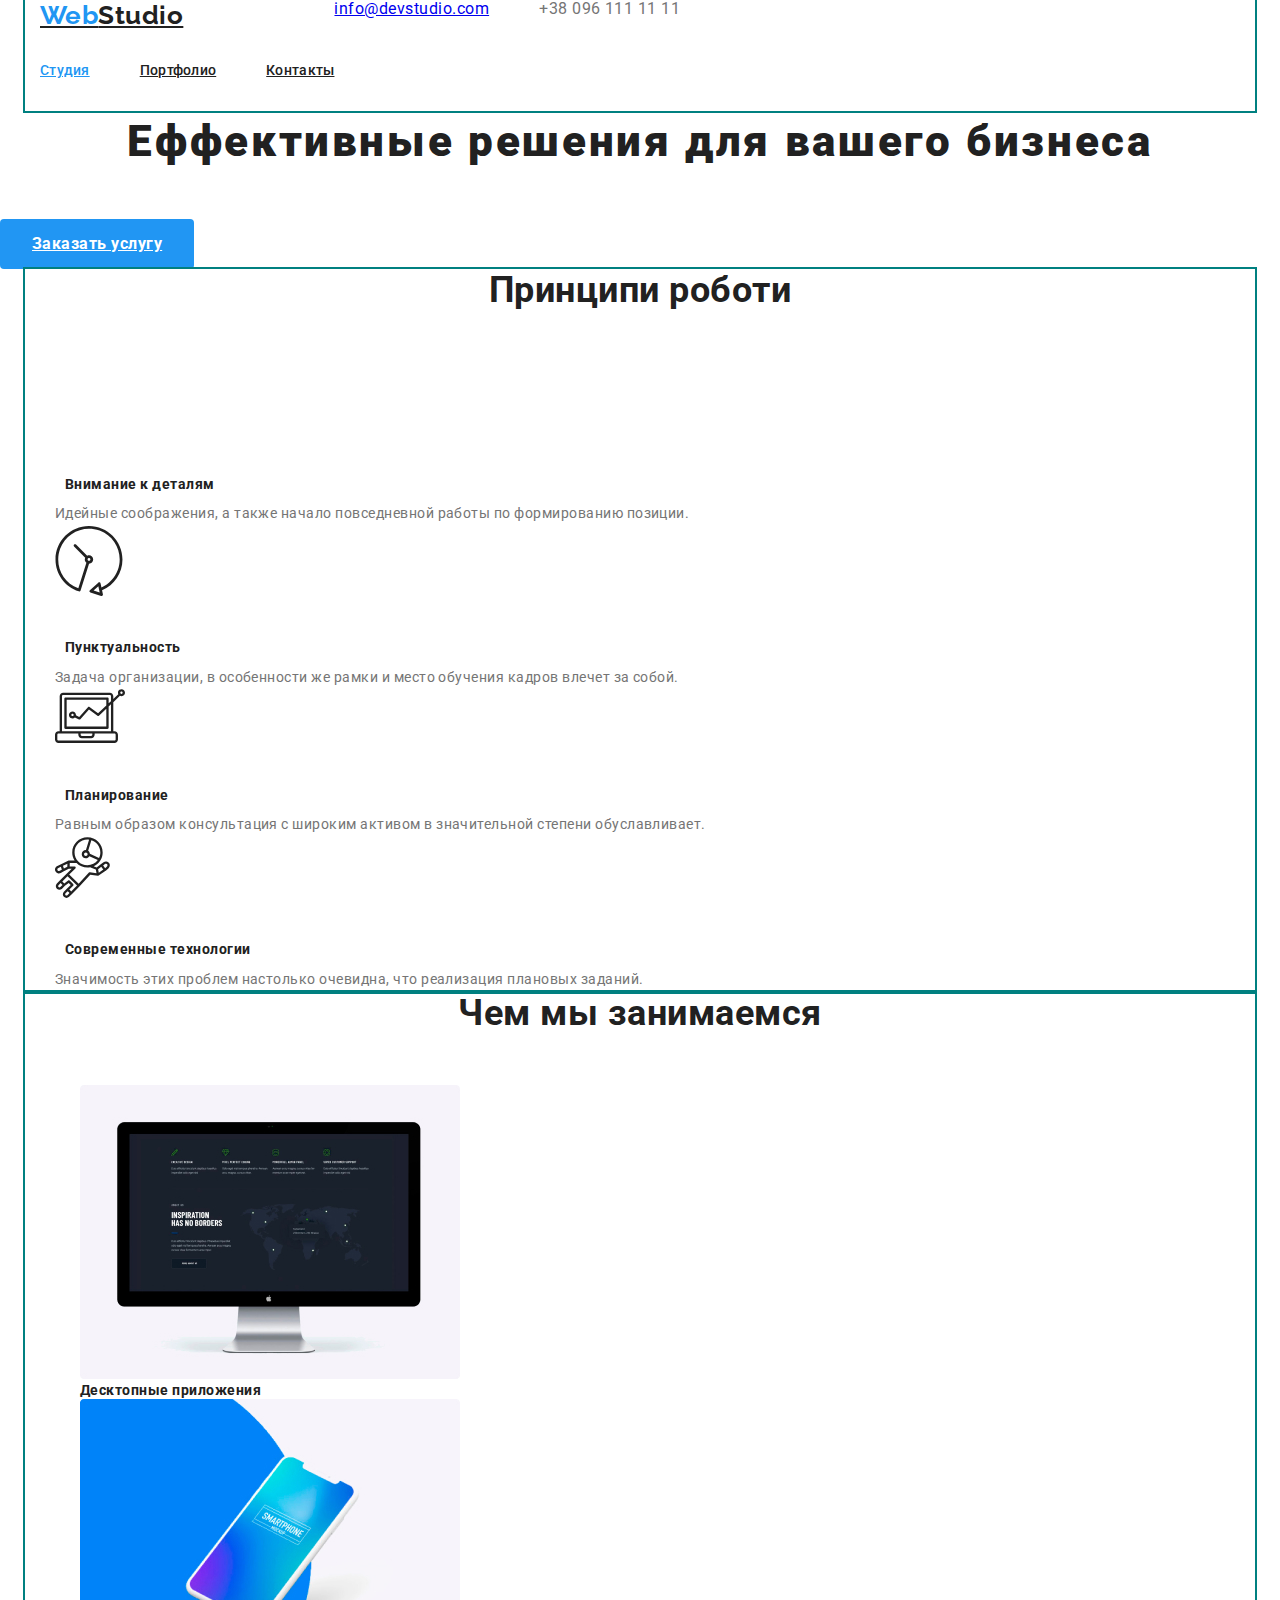
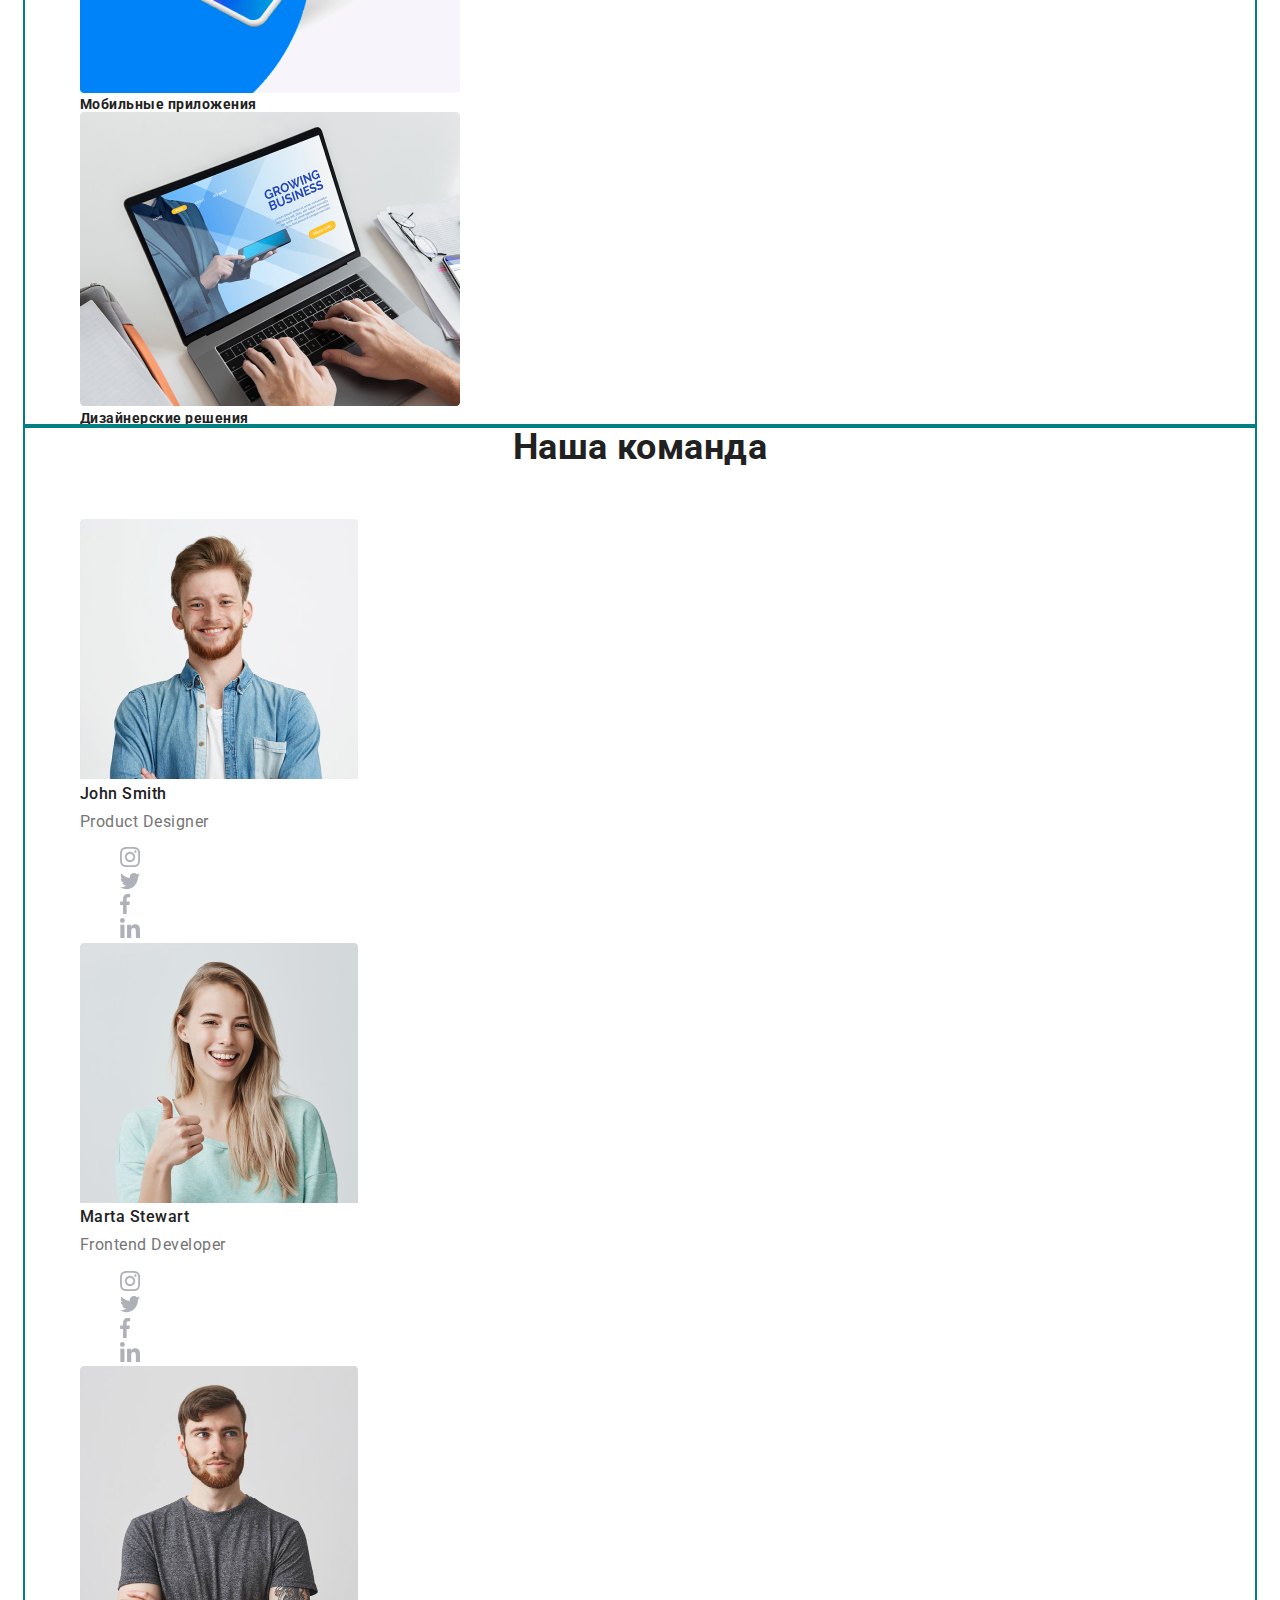
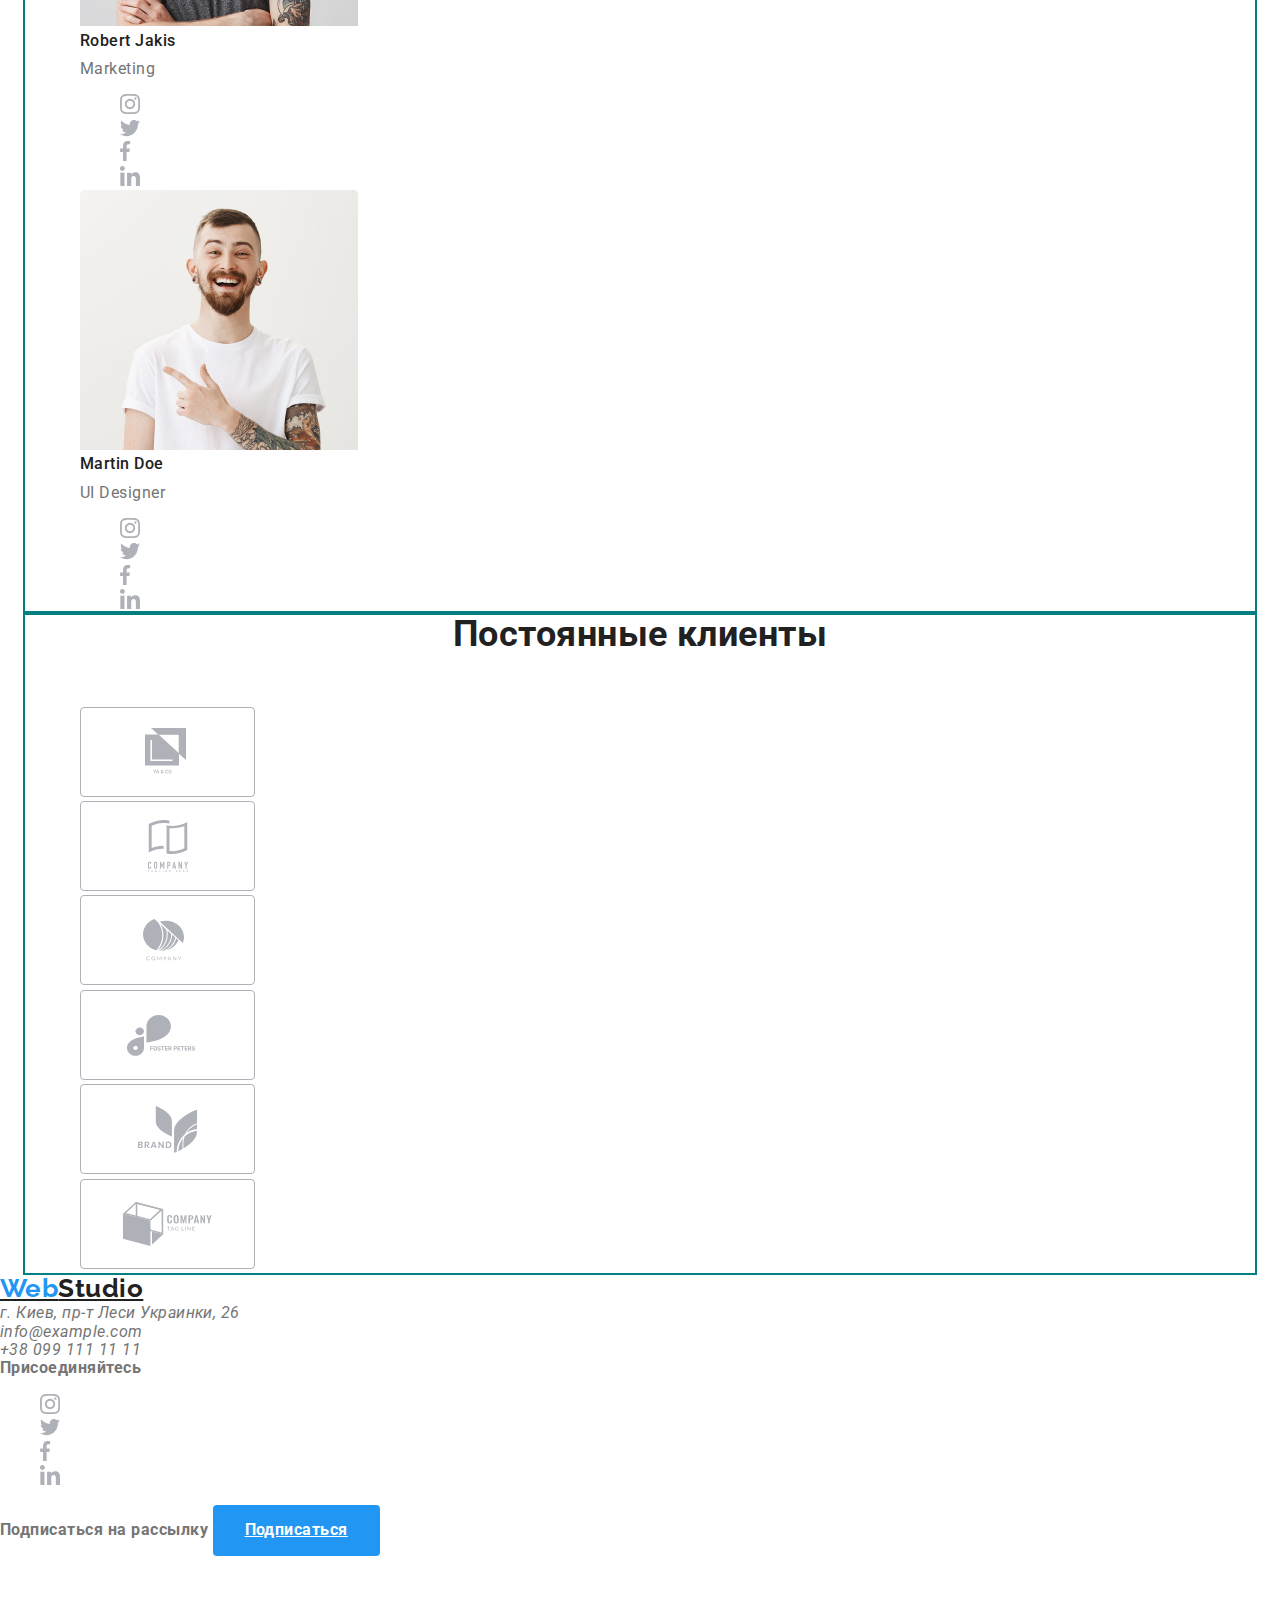
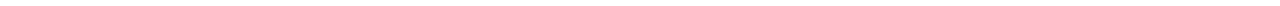
==== commit 281ce810: "up" ====
--- a/index.html
+++ b/index.html
@@ -13,7 +13,7 @@
 <body class="page">
   <!--Шапка-->
     <header >
-        <div class= "box">
+        <div class= "container-nav">
             <nav>
                 <a href ="./index.html" class="logo"><span class="web">Web</span>Studio</a>
                  <ul class="site-nav">
--- a/css/styles.css
+++ b/css/styles.css
@@ -16,9 +16,16 @@
     list-style: none;
 }
 /*Шапка*/
-.box {
-    display: flex: row ;
-    align-items: center;
+.container-nav {
+display: flex;
+
+margin-left: auto;
+margin-left: auto;
+margin-right: auto;
+width: 1230px;
+padding-right: 15px;
+padding-left: 15px;
+outline: 2px solid teal;
 }
 .container{
 margin-left: auto;
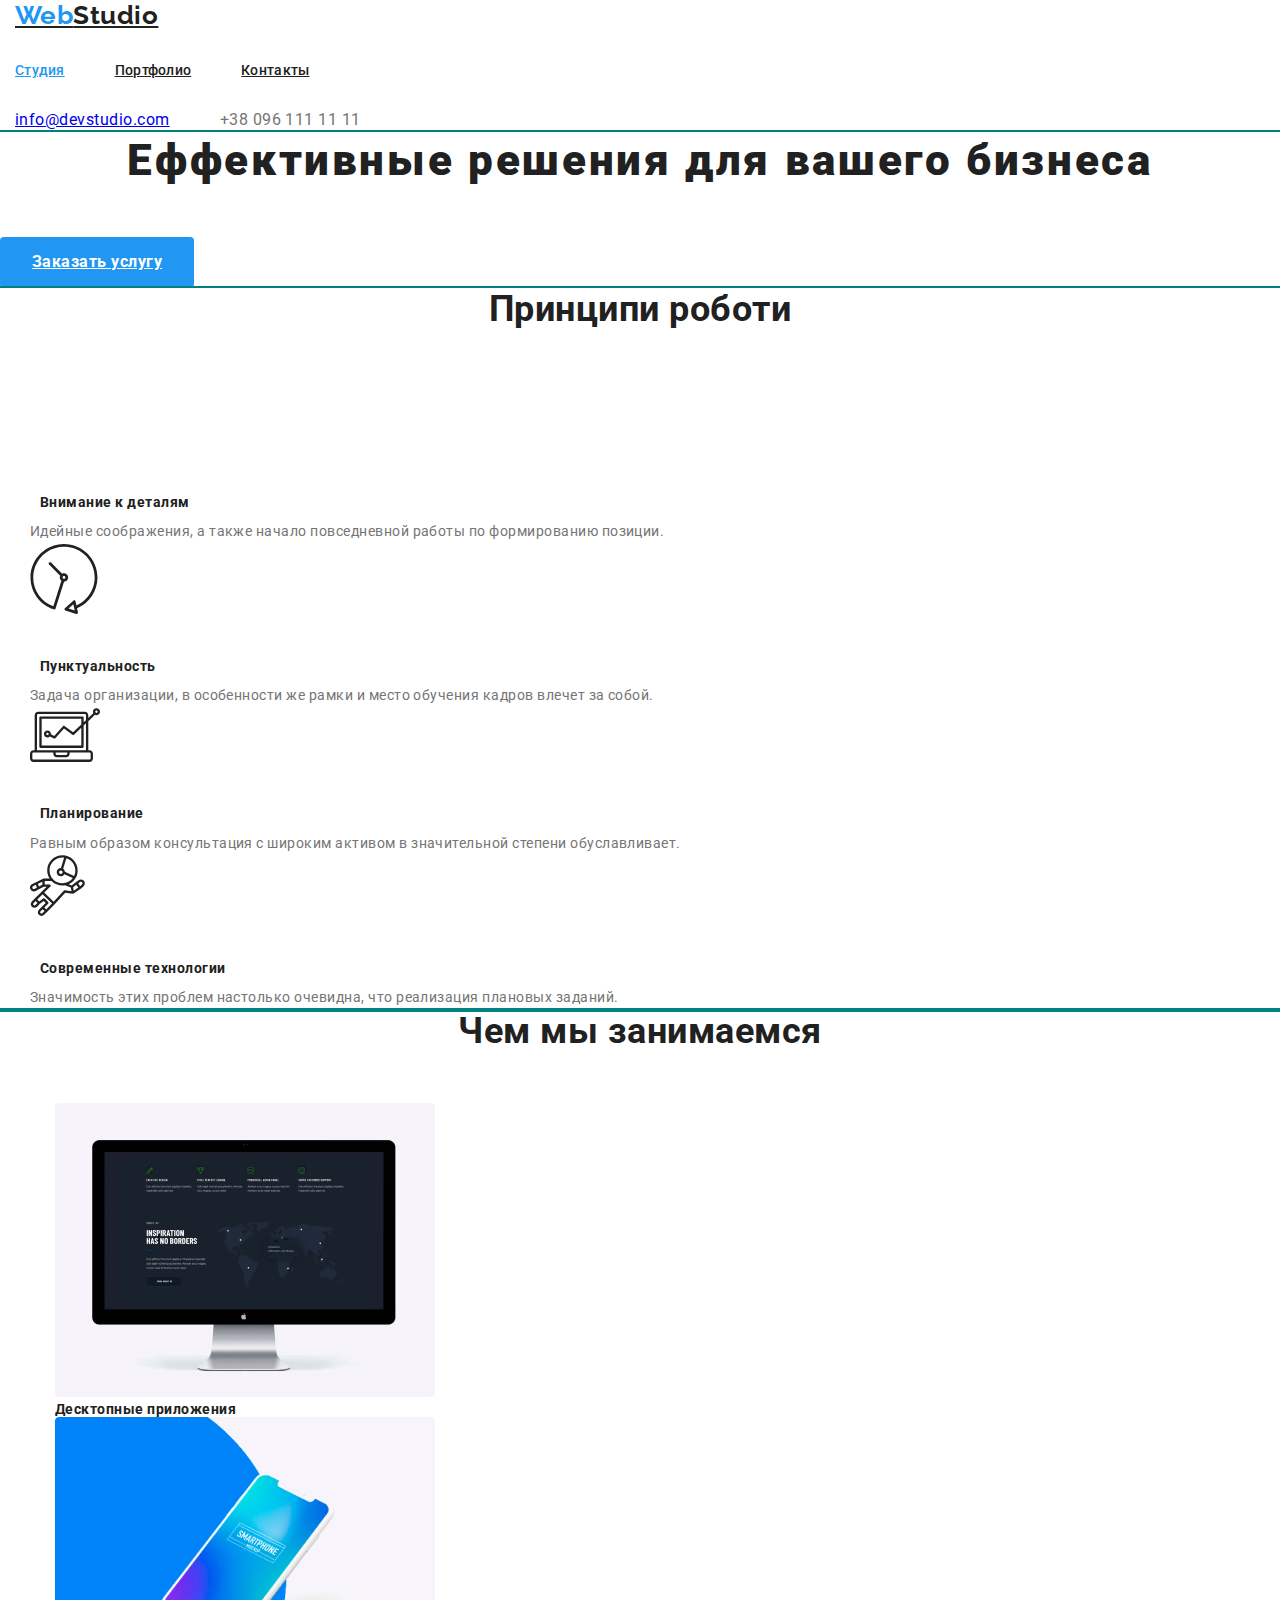
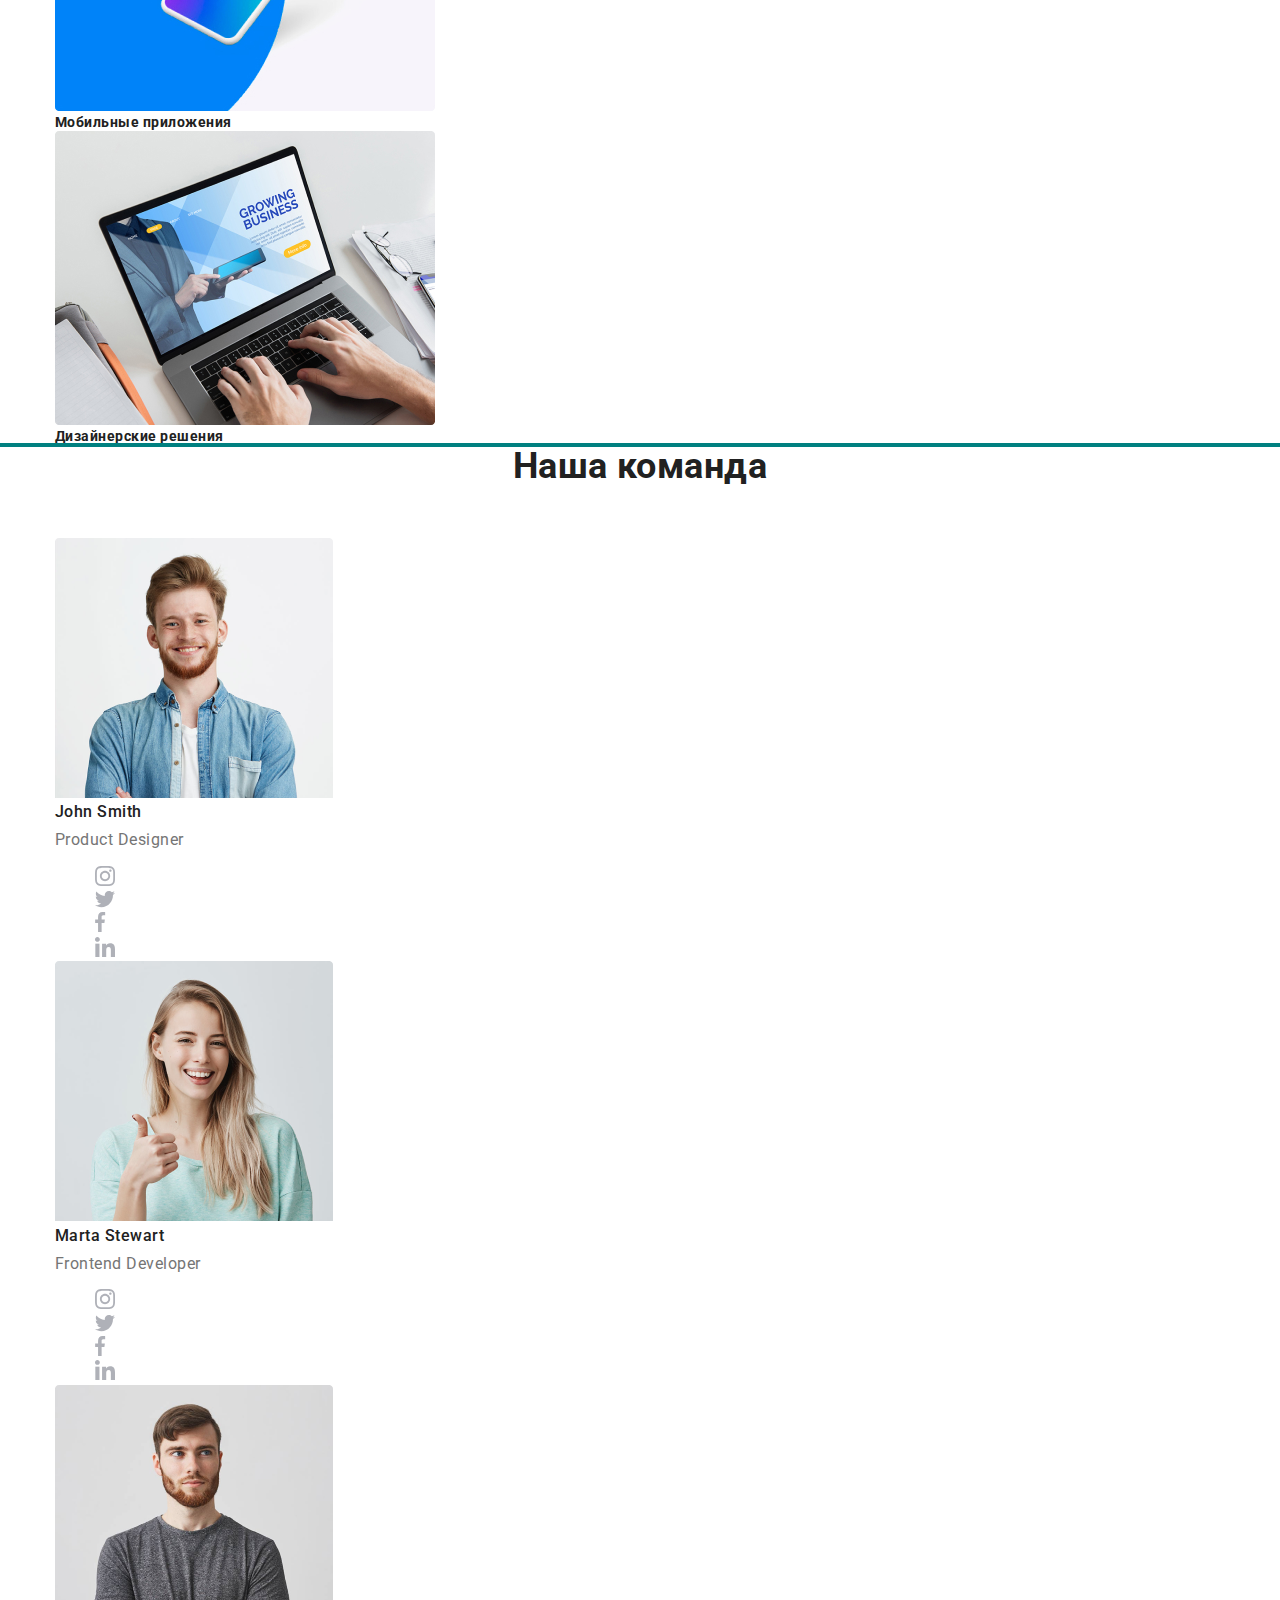
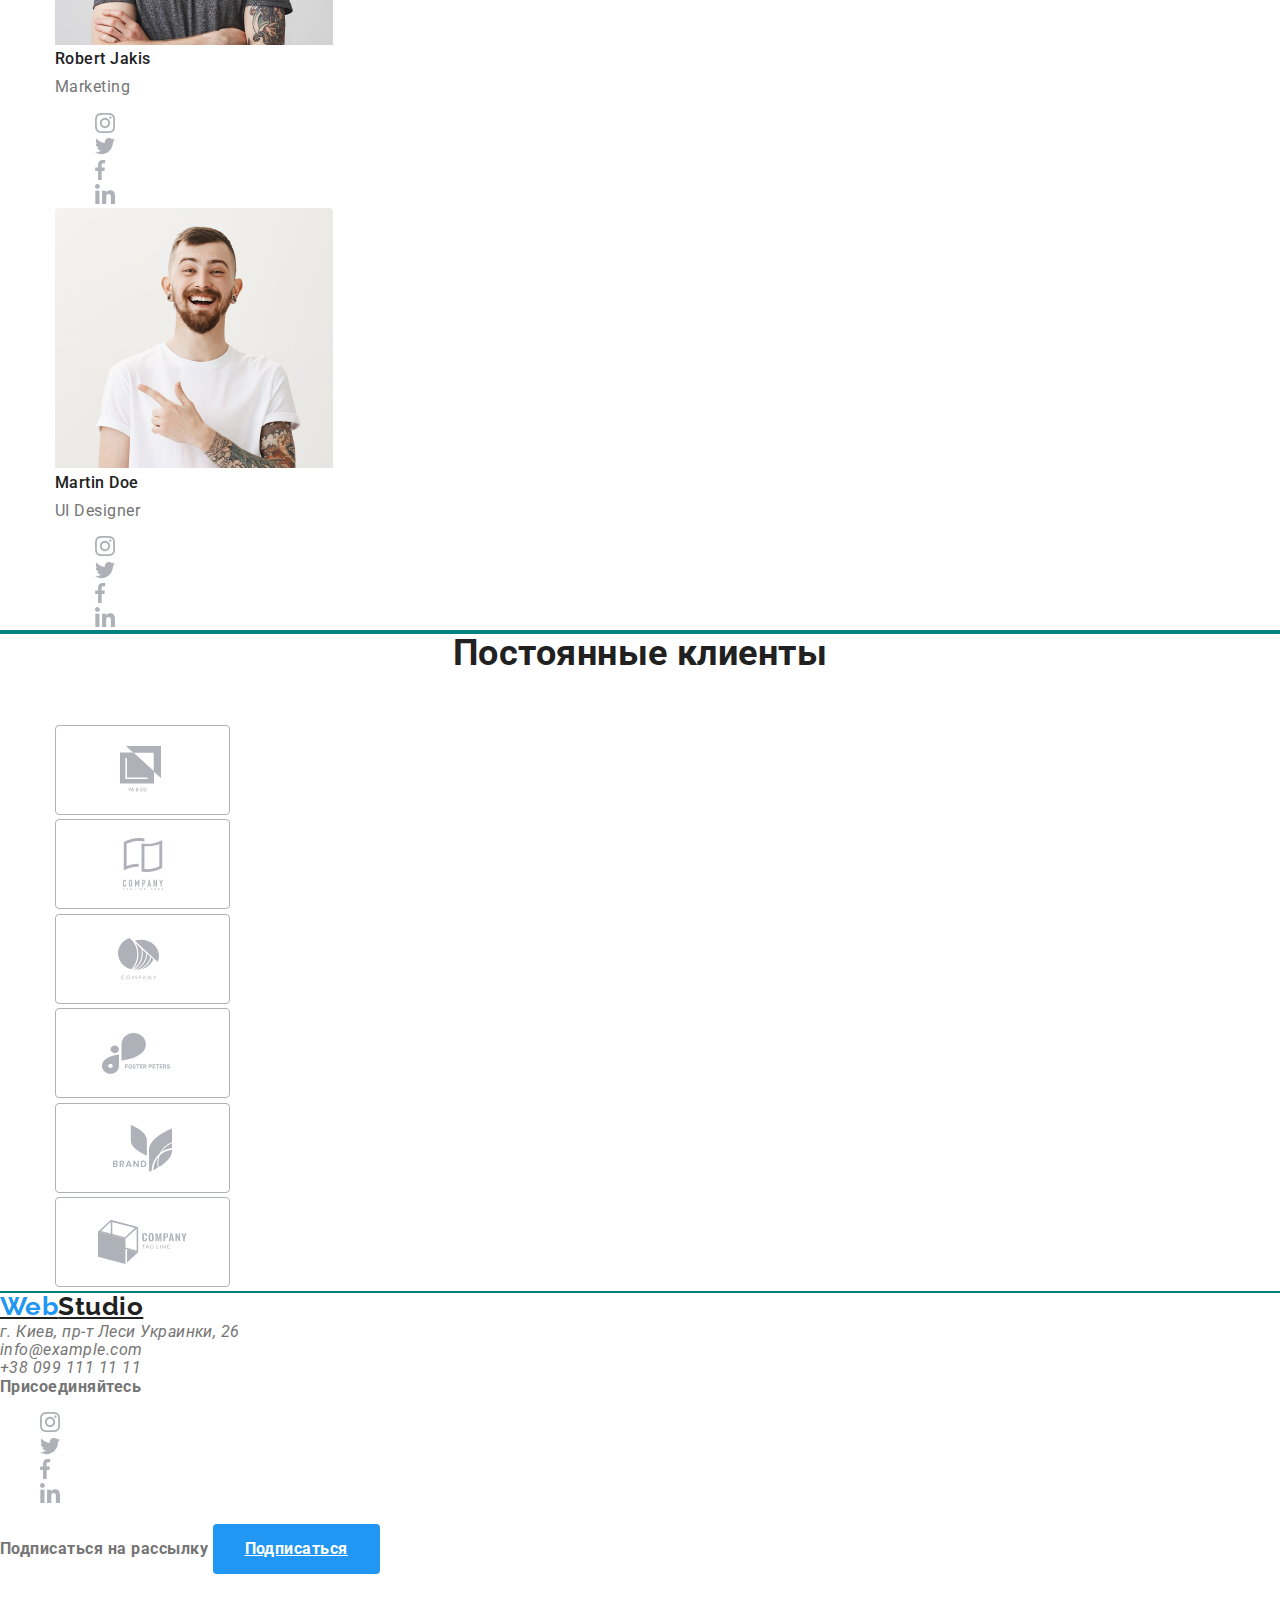
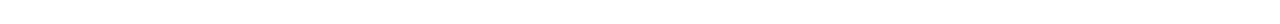
==== commit 180349b8: "up" ====
--- a/index.html
+++ b/index.html
@@ -13,7 +13,7 @@
 <body class="page">
   <!--Шапка-->
     <header >
-        <div class= "container-nav">
+        <div class= "container" class= "header-container" >
             <nav>
                 <a href ="./index.html" class="logo"><span class="web">Web</span>Studio</a>
                  <ul class="site-nav">
--- a/css/styles.css
+++ b/css/styles.css
@@ -16,24 +16,24 @@
     list-style: none;
 }
 /*Шапка*/
-.container-nav {
+.container {
+margin: 0 auto;
+width:0 auto;
+padding-right: 15px;
+padding-left: 15px;
+outline: 2px solid teal;
+}
+.header-container {
 display: flex;
-
-margin-left: auto;
+align-items: baseline;
+}
+.container-a{
 margin-left: auto;
 margin-right: auto;
 width: 1230px;
 padding-right: 15px;
 padding-left: 15px;
 outline: 2px solid teal;
-}
-.container{
-margin-left: auto;
-margin-right: auto;
-width: 1230px;
-padding-right: 15px;
-padding-left: 15px;
-outline: 2px solid teal;
 
 }
 
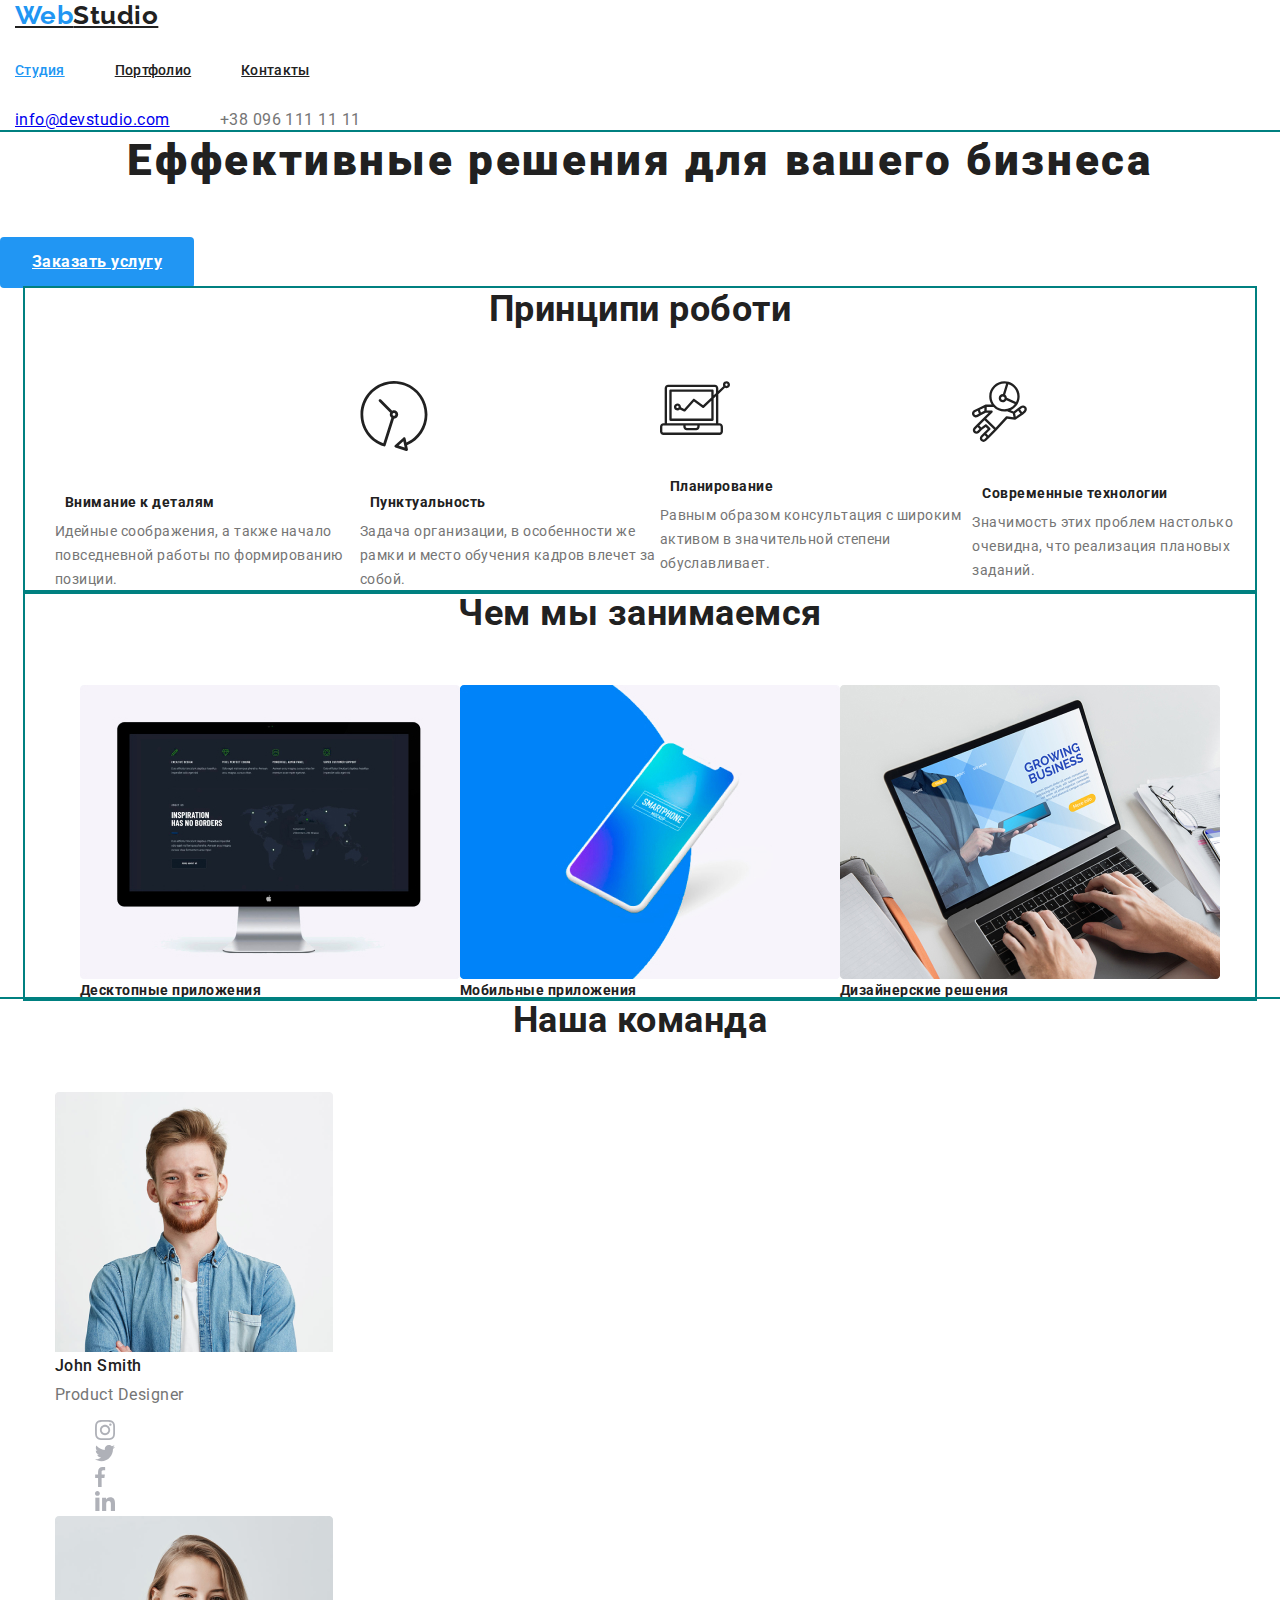
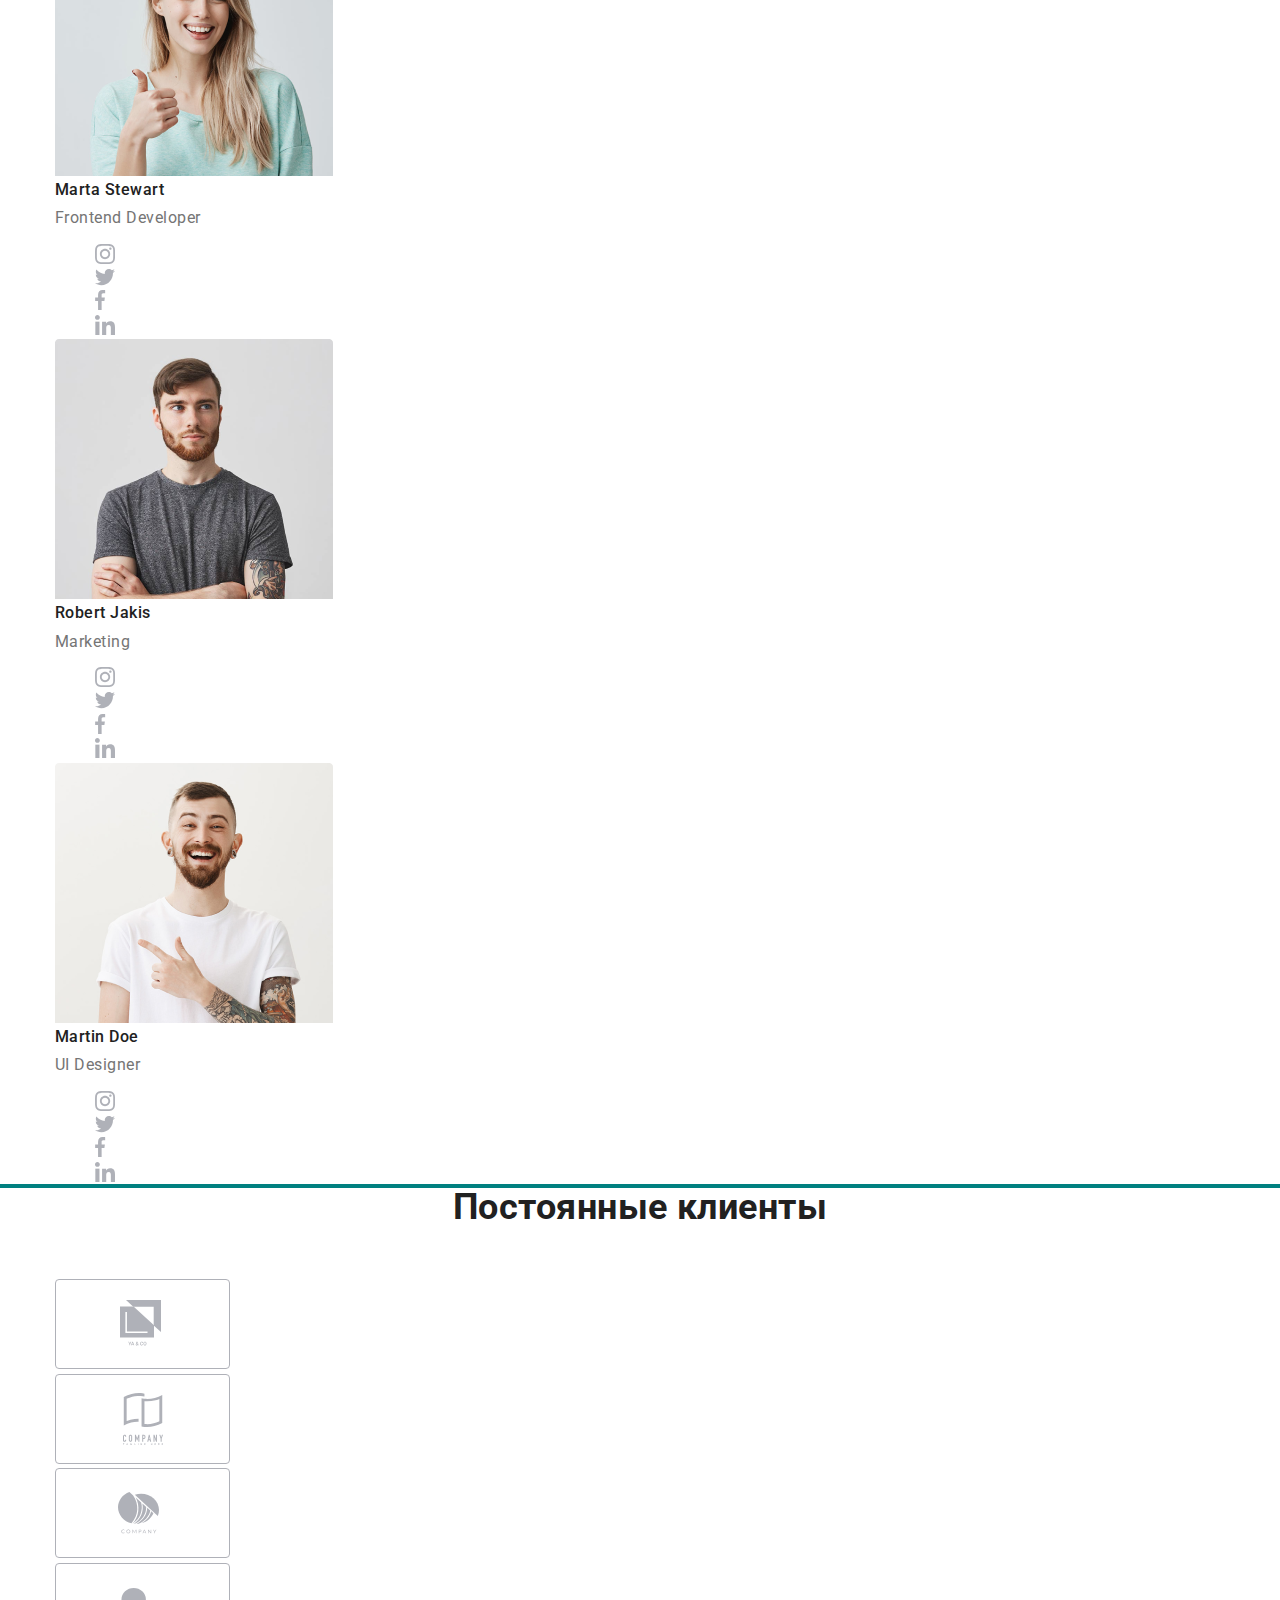
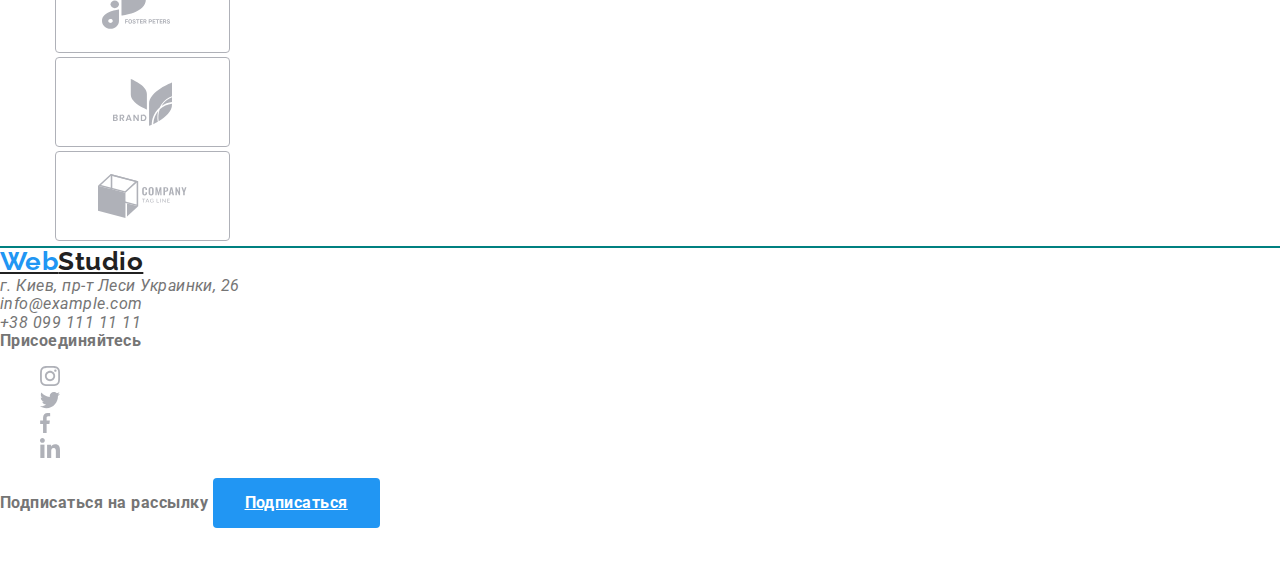
==== commit 4b2aa79e: "up" ====
--- a/index.html
+++ b/index.html
@@ -39,7 +39,7 @@
 <!--Принципи роботи-->
 <section class="section">
 
-    <div class="container">
+    <div class="container-a">
         <h2 class="section-title"> Принципи роботи</h2>
     <ul class="feature-list">
         <li>
@@ -76,7 +76,7 @@
 </section>
 <!--Чем мы занимаемся-->
 <section class="section">
-<div class="container">
+<div class="container-a">
     <h2 class="section-title">Чем мы занимаемся</h2>
     <ul class="work-list">
     <li>
--- a/css/styles.css
+++ b/css/styles.css
@@ -39,6 +39,7 @@
 
  .page-info {
  display: flex;
+ margin-left: auto;
  margin: 0px;
  padding: 0px;
 
@@ -133,6 +134,7 @@
 }
 
 .feature-list {
+display: flex;
 width: 1230px;
 margin: 0px;
 padding-left: 15px;
@@ -166,7 +168,8 @@
 /*Чем мы занимаемся*/
 
 .work-list{
-    margin: 0px;
+display: flex;
+margin: 0px;
 
 }
 
@@ -250,6 +253,17 @@
     background-color: var(--accent-color);
 }
 /*Портфолио*/
+.section-portfolio{
+margin: auto;
+color: var(--title-text-color);
+        
+font-weight: 700;
+font-size: 36px;
+line-height: 1.2;
+text-align: center;
+    }
+
+
 .title-portfolio {
 
 color: var(--title-text-color);
@@ -259,7 +273,22 @@
 line-height: 1.1;
 letter-spacing: 0.02em;
 }
-
+.button-portfolio{
+margin: auto;
+
+color: var(--title-text-color);
+background-color: var(--background-button-color);
+    
+font-family: Roboto;
+font-weight: 500;
+font-size: 16px;
+line-height: 1.7;
+    }
+.button-portfolio .nav :hover, :focus{
+margin:auto;
+color: var(--background-color);
+background-color: var(--accent-color);
+    }
 /* Текст*/
 .text {
 font-weight: 400;
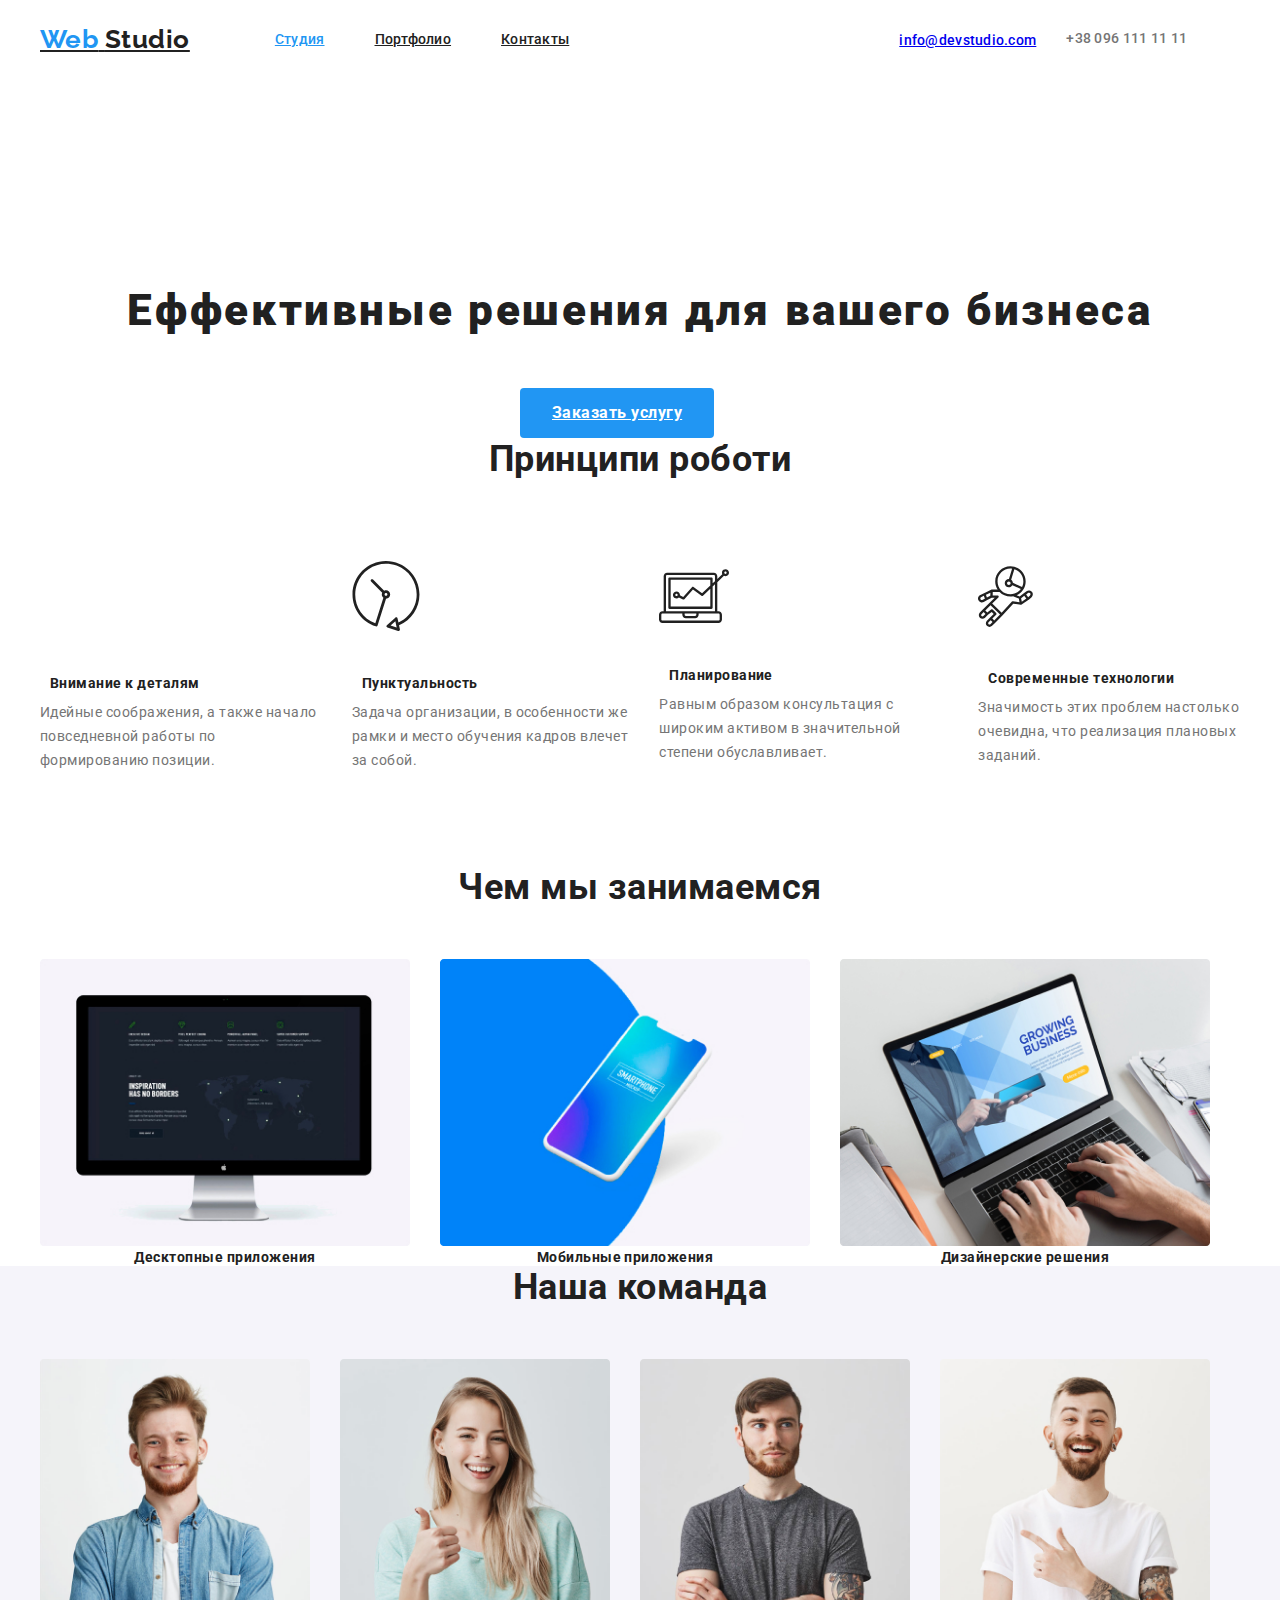
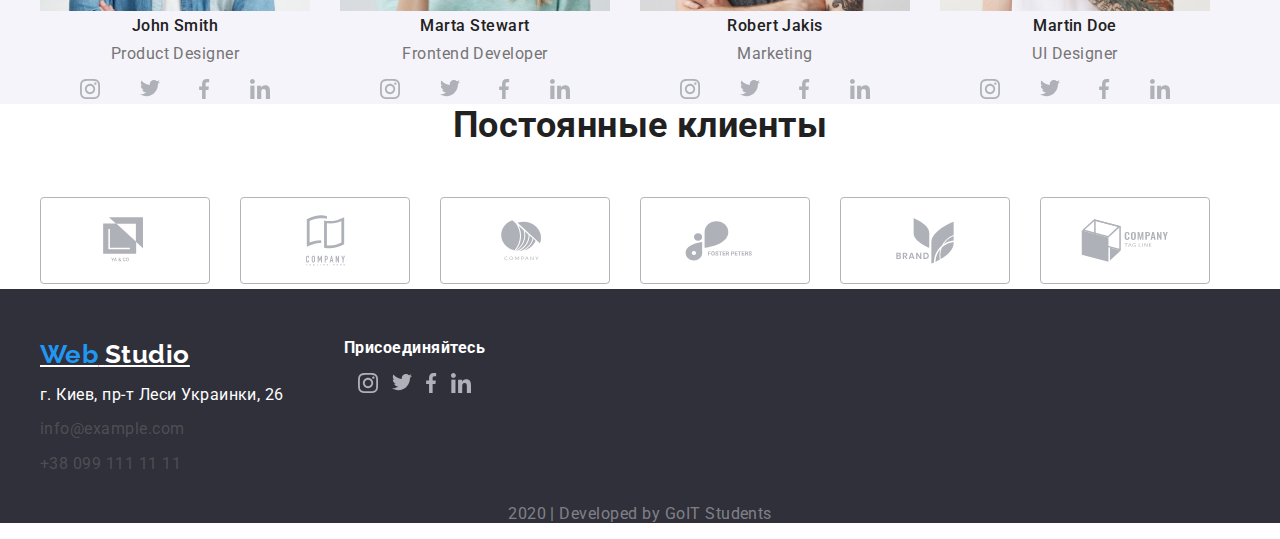
==== commit e3d46971: "all changes" ====
--- a/index.html
+++ b/index.html
@@ -12,58 +12,58 @@
 </head>
 <body class="page">
   <!--Шапка-->
-    <header >
-        <div class= "container" class= "header-container" >
-            <nav>
-                <a href ="./index.html" class="logo"><span class="web">Web</span>Studio</a>
+    <header class="section">
+        <div class= "container" >
+            <nav class="nav">
+                <a href ="./index.html" class="logo"><span class="web">Web</span> <span class="studio">Studio</span></a>
                  <ul class="site-nav">
                    <li class="item"><a class="link current" href="">Студия</a></li>
                    <li class="item"><a class="link" href="portfolio.html">Портфолио</a></li>
                    <li class="item"><a class="link"href="">Контакты</a></li>
                 </ul> 
-                </nav>
-            <ul class="page-info">
+               <ul class="nav-link">
                    <li class="item"><a href="info@devstudio.com" class="link">info@devstudio.com</a></li>
                    <li class="item"><p class="phone">+38 096 111 11 11</p></li>
                 </ul>
+            </nav>
         </div>
     </header>
  <main> 
  <!--Банер-->
 <section class="section">
-    
+    <div class="container">
         <h1 class="hero-title">Еффективные решения для вашего бизнеса</h1>
-        <a href="" class="button-primary">Заказать услугу</a>
-
+         <a href="" class="button-hero">Заказать услугу</a>
+    </div>
 </section>
 <!--Принципи роботи-->
 <section class="section">
 
-    <div class="container-a">
-        <h2 class="section-title"> Принципи роботи</h2>
+    <div class="container">
+        <h2 class="section-title"> Принципи роботи</h2>  <!--скрить-->
     <ul class="feature-list">
-        <li>
+        <li class="item">
         <a href="/" > <img class="feature-icon" src="./images/antenna.svg" alt="Антена"/></a>
         <h3 class="title">Внимание к деталям</h3>
         <p class="text-feature"> 
            Идейные соображения, а также начало повседневной работы по формированию позиции.
         </p>
         </li> 
-        <li>
+        <li class="item">
             <a href="/"> <img class="feature-icon" src="./images/clock.svg" alt="Часи"/></a>  
         <h3 class="title">Пунктуальность</h3>
         <p class="text-feature"> 
             Задача организации, в особенности же рамки и место обучения кадров влечет за собой.
         </p>
         </li> 
-        <li>
+        <li class="item">
             <a href="/"> <img class="feature-icon" src="./images/comp.svg" alt="Компютер"/></a>
         <h3 class="title">Планирование</h3>
         <p class="text-feature"> 
             Равным образом консультация с широким активом в значительной степени обуславливает.
         </p>
         </li>  
-      <li>
+      <li class="item">
         <a href="/"> <img class="feature-icon" src="./images/space.svg" alt="Космотавт"/></a>
         <h3 class="title">Современные технологии</h3>
         <p class="text-feature"> 
@@ -76,72 +76,76 @@
 </section>
 <!--Чем мы занимаемся-->
 <section class="section">
-<div class="container-a">
+<div class="container">
     <h2 class="section-title">Чем мы занимаемся</h2>
     <ul class="work-list">
-    <li>
-        <a href="/"><img src="./images/comp.jpg" alt="Ноутбук на столе" width=380></a>
+    <li class="item">
+        <a href="/"><img src="./images/comp.jpg" alt="Ноутбук на столе" width=370></a>
         <h3 class="title">Десктопные приложения</h3>
     </li>
-    <li>
-        <a href="/"><img src="./images/phone.jpg" alt="Смартфон" width=380></a>
+    <li class="item">
+        <a href="/"><img src="./images/phone.jpg" alt="Смартфон" width=370></a>
         <h3 class="title">Мобильные приложения</h3>
     </li>
-    <li>
-        <a href="/"><img src="./images/laptop.jpg" alt="Компютер" width=380 ></a>
+    <li class="item">
+        <a href="/"><img src="./images/laptop.jpg" alt="Компютер" width=370 ></a>
         <h3 class="title">Дизайнерские решения</h3>
     </li>
 </ul>
 </div>
 </section>
 <!--Наша команда-->
-<section class="section">
+<section class="section-team">
    <div class="container">
     <h2 class="section-title">Наша команда</h2>
     <ul class="team-list">
-        <li>
-            <img src="./images/john.png" alt="Фото сотрудника" width=278 >
+        <li class="team-box">
+            <img src="./images/john.png" alt="Фото сотрудника" width=270 >
             <h3 class="title">John Smith</h3>
             <p class="team-title">Product Designer</p>
-        <ul>
+        <ul class="social-icon">
             <li><a href="/"class="icon"><img src="./images/instagram.svg" alt="Логотип Инстраграм"></a></li>
             <li><a href="/"class="icon"><img src="./images/twitter.svg" alt="Логотип Твиттер"></a></li>
             <li><a href="/"class="icon"><img src="./images/facebook.svg" alt="Логотип Фейсбук"></a></li>
-            <li><a href="/"class="icon"><img src="./images/linkedin.svg" alt="Логотип Линкедин"></a></li>
-               
+            <li><a href="/"class="icon"><img src="./images/linkedin.svg" alt="Логотип Линкедин"></a></li>         
          </ul>
-
-            <img src="./images/marta.png" alt="Фото сотрудника" width=278>
+        </li>
+        
+        <li class="team-box">
+            <img src="./images/marta.png" alt="Фото сотрудника" width=270>
             <h3 class="title">Marta Stewart</h3>
             <p class="team-title">Frontend Developer</p>
-            <ul>
+           <ul class="social-icon">
+                <li><a href="/"class="icon"><img src="./images/instagram.svg" alt="Логотип Инстраграм"></a></li>
+                <li><a href="/"class="icon"><img src="./images/twitter.svg" alt="Логотип Твиттер"></a></li>
+                <li><a href="/"class="icon"><img src="./images/facebook.svg" alt="Логотип Фейсбук"></a></li>
+                <li><a href="/"class="icon"><img src="./images/linkedin.svg" alt="Логотип Линкедин"></a></li>
+           </ul>
+        </li>
+                       
+        <li class="team-box">  
+             <img src="./images/robert.png" alt="Фото сотрудника" width=270>
+             <h3 class="title">Robert Jakis</h3>
+             <p class="team-title">Marketing</p>           
+         <ul class="social-icon">
                 <li><a href="/"class="icon"><img src="./images/instagram.svg" alt="Логотип Инстраграм"></a></li>
                 <li><a href="/"class="icon"><img src="./images/twitter.svg" alt="Логотип Твиттер"></a></li>
                 <li><a href="/"class="icon"><img src="./images/facebook.svg" alt="Логотип Фейсбук"></a></li>
                 <li><a href="/"class="icon"><img src="./images/linkedin.svg" alt="Логотип Линкедин"></a></li>
         </ul>
-               
-            <img src="./images/robert.png" alt="Фото сотрудника" width=278>
-            <h3 class="title">Robert Jakis</h3>
-            <p class="team-title">Marketing</p>           
-         <ul>
+        </li>
+
+        <li class="team-box">
+            <img src="./images/martin.png" alt="Фото сотрудника" width=270>
+            <h3 class="title">Martin Doe</h3>
+            <p class="team-title">UI Designer</p>
+           <ul class="social-icon">
             <li><a href="/"class="icon"><img src="./images/instagram.svg" alt="Логотип Инстраграм"></a></li>
             <li><a href="/"class="icon"><img src="./images/twitter.svg" alt="Логотип Твиттер"></a></li>
             <li><a href="/"class="icon"><img src="./images/facebook.svg" alt="Логотип Фейсбук"></a></li>
             <li><a href="/"class="icon"><img src="./images/linkedin.svg" alt="Логотип Линкедин"></a></li>
          </ul>
-
-             <img src="./images/martin.png" alt="Фото сотрудника" width=278>
-            <h3 class="title">Martin Doe</h3>
-            <p class="team-title">UI Designer</p>
-           <ul>
-            <li><a href="/"class="icon"><img src="./images/instagram.svg" alt="Логотип Инстраграм"></a></li>
-            <li><a href="/"class="icon"><img src="./images/twitter.svg" alt="Логотип Твиттер"></a></li>
-            <li><a href="/"class="icon"><img src="./images/facebook.svg" alt="Логотип Фейсбук"></a></li>
-            <li><a href="/"class="icon"><img src="./images/linkedin.svg" alt="Логотип Линкедин"></a></li>
-         </ul>
-           
-    </li>
+        </li>   
 </ul>
    </div>
 </section>
@@ -150,42 +154,41 @@
     <div class="container">
         <h2  class="section-title">Постоянные клиенты</h2>
     <ul class="customer-list ">
-        <li class="title"><a href="/"><img src="./images/Client1.svg" alt="Компания"></a></li>
-        <li class="title"><a href="/"><img src="./images/Client2.svg" alt="Компания"></a></li>
-        <li class="title"><a href="/"><img src="./images/Client3.svg" alt="Компания"></a></li>
-        <li class="title"><a href="/"><img src="./images/Client4.svg" alt="Компания"></a></li>
-        <li class="title"><a href="/"><img src="./images/Client5.svg" alt="Компания"></a></li>
-        <li class="title"><a href="/"><img src="./images/Client6.svg" alt="Компания"></a></li>
+        <li class="title"><a href="/"><img src="./images/Client1.svg" alt="Компания" width="170"></a></li>
+        <li class="title"><a href="/"><img src="./images/Client2.svg" alt="Компания" width="170"></a></li>
+        <li class="title"><a href="/"><img src="./images/Client3.svg" alt="Компания" width="170"></a></li>
+        <li class="title"><a href="/"><img src="./images/Client4.svg" alt="Компания" width="170"></a></li>
+        <li class="title"><a href="/"><img src="./images/Client5.svg" alt="Компания" width="170"></a></li>
+        <li class="title"><a href="/"><img src="./images/Client6.svg" alt="Компания" width="170"></a></li>
     </ul>
     </div>
 </section>
 </main>
 <!--Футер-->
-<footer>
-    <div>
-        <a href ="./index.html" class="logo"><span class="web">Web</span>Studio</a>
-        <address>
-            г. Киев, пр-т Леси Украинки, 26 <br>
-            info@example.com <br>
-            +38 099 111 11 11
-        </address>
+<footer class="footer">
+<div class="container-footer">
+   <div class="address-box"> 
+        <a href ="./index.html" class="logo-footer"><span class="web">Web</span> <span class="studio">Studio</span></a>
+    <address class="street">
+            <p>г. Киев, пр-т Леси Украинки, 26</p>
+    </address>
+     <ul class="mail-box">
+         <li><p>info@example.com</p></li>
+         <li><p>+38 099 111 11 11</p></li>
+     </ul>
     </div>
-    <div>
-        <b>Присоединяйтесь</b>
-        <ul>
+ <div class="footer-media">
+        <b class="join">Присоединяйтесь</b>
+        <ul class="media-icon">
              <li><a href="/" class="icon" ><img src="./images/instagram.svg" alt="Логотип Инстраграм"></a></li>
              <li><a href="/" class="icon"><img src="./images/twitter.svg" alt="Логотип Твиттер"></a></li>
              <li><a href="/" class="icon"><img src="./images/facebook.svg" alt="Логотип Фейсбук"></a></li>
-             <li> <a href="/" class="icon"><img src="./images/linkedin.svg" alt="Логотип Линкедин"></a></li>     
+             <li><a href="/" class="icon"><img src="./images/linkedin.svg" alt="Логотип Линкедин"></a></li>     
       </ul>
     </div>
-    <div>
-        <b>Подписаться на рассылку</b>
-        <a href="/" class="button-primary">Подписаться</a>
-    </div>
-    <div>
-        <p class="data"><time datetime="2020"> 2020 | Developed by GoIT Students </time></p>
-    </div>
+</div>
+<p class="data"><time datetime="2020"> 2020 | Developed by GoIT Students </time></p>
 </footer>
+ </div>
 </body>
 </html>--- a/css/styles.css
+++ b/css/styles.css
@@ -3,7 +3,8 @@
     --title-text-color: #212121 ;
     --accent-color: #2196F3 ;
     --background-color:#FFFFFF ;
-    --background-button-color:#F5F4FA
+    --background-button-color:#F5F4FA;
+    --background-footer-color: 2F303A;
 }
 body { 
     background-color: var(--background-color) ;
@@ -19,25 +20,18 @@
 .container {
 margin: 0 auto;
 width:0 auto;
-padding-right: 15px;
-padding-left: 15px;
-outline: 2px solid teal;
-}
-.header-container {
-display: flex;
-align-items: baseline;
-}
-.container-a{
-margin-left: auto;
-margin-right: auto;
 width: 1230px;
 padding-right: 15px;
 padding-left: 15px;
-outline: 2px solid teal;
-
-}
-
- .page-info {
+
+}
+
+.nav{
+display: flex;
+align-items: center;
+    }
+
+ .nav-link {
  display: flex;
  margin-left: auto;
  margin: 0px;
@@ -45,14 +39,10 @@
 
  }
  
-.page-info .item + .item {
+.nav-link .item + .item {
 margin-left: 50px;
 }
 
-.phone {
-    width: 150px;
-    margin: 0px;
-}
 .logo {
 
 color: var(--title-text-color) ;
@@ -63,15 +53,18 @@
 
 }
 
-
 .web {
     color: var(--accent-color);
 }
 
+
 .site-nav{
-margin: 0px;
-padding: 0px;
-display: flex;
+display: flex;
+margin: 0px;
+padding: 0px;
+margin-left: 85px;
+margin-right: 330px;
+
 }
 
 .site-nav .item + .item
@@ -79,7 +72,11 @@
 margin-left:50px;
 }
 
-.site-nav .link {
+.nav-link .item + .item {
+    margin-left: 30px;
+}
+
+.site-nav .link  {
 display: block;
 padding-top: 32px;
 padding-bottom: 32px;
@@ -99,12 +96,38 @@
 .site-nav .link:hover,:focus{
 color: var(--accent-color);
 }
-
+ 
+.nav-link .item  {
+    margin: 0px;
+}
+.phone {
+margin: 0px;
+font-weight: 500;
+font-size: 14px;
+line-height: 1.14;
+letter-spacing: 0.02em;
+}
+.link{
+    margin: 0px;
+font-weight: 500;
+font-size: 14px;
+line-height: 1.14;
+letter-spacing: 0.02em;
+
+}
 /*Банер*/
+.container {
+    
+    width: 1230px;
+    padding-right: 15px;
+    padding-left: 15px;
+    
+    }
 
 .hero-title{ 
-margin: 0px;
+padding-top: 200px;
 margin-bottom: 46px;
+margin-top: 0px;
 
 color: var(--title-text-color);
 
@@ -116,6 +139,33 @@
 
 }
 
+.button {
+
+color: var(--title-text-color);
+background-color: var(--background-button-color);
+    
+font-family: Roboto;
+font-weight: 500;
+font-size: 16px;
+line-height: 1.7;
+    }
+    
+.button-hero{
+display: inline-block;
+margin-left: 480px;
+margin-right: 480px;
+border-radius: 4px;
+padding: 10px 32px; 
+text-align: center;
+    
+color: var(--background-color);
+background-color: var(--accent-color);
+font-family: Roboto;
+font-weight: 700;
+font-size: 16px;
+line-height: 1.9;
+    }
+
 
 /*Принципи роботи*/
 
@@ -132,13 +182,19 @@
 line-height: 1.2;
 text-align: center;
 }
-
+.feature-list .item, .benefit-item{
+    margin-right: 30px;}
+
+.feature-list .item:last-child, .benefit-item:last-child{
+    margin-right: 0px;
+}
 .feature-list {
-display: flex;
-width: 1230px;
-margin: 0px;
-padding-left: 15px;
-padding-right: 15px;
+    padding: 0;
+    margin: 0;
+    display: flex;
+    padding-top: 30px;
+    padding-bottom: 94px;
+    align-items: center
 
 }
 
@@ -170,7 +226,16 @@
 .work-list{
 display: flex;
 margin: 0px;
-
+padding: 0px;
+
+}
+
+.work-list .item, .benefit-item{
+    margin-right: 30px;
+}
+
+.work-list .item:last-child, .benefit-item:last-child{
+    margin-right: 0px;
 }
 
 .work-list .title{
@@ -181,11 +246,18 @@
 font-weight: 700;
 font-size: 14px;
 line-height: 1.1;
+text-align: center;
 }
 /*Наша команда*/
+.section-team {
+
+background-color: var(--background-button-color) ;
+}
 
 .team-list {
-    margin: 0px;
+display: flex;
+margin: 0px;
+padding: 0px;
 }
 
 .team-list .title{
@@ -197,25 +269,102 @@
 font-weight: 500;
 font-size: 16px;
 line-height: 1.2;
+text-align: center;
+
 }
 .team-title {
 margin-top: 0px;
 margin-bottom: 16px;
-}
+text-align: center;
+
+}
+
+.social-icon {
+display: flex;
+justify-content:space-evenly; 
+padding: 0px;
+}
+
+.team-box, .benefit-item {
+    margin-right: 30px;
+}
+
+.team-box :last-child, .benefit-item :last-child{
+    margin-right: 0px;
+}
+
 
 /*Постоянные клиенты*/
 
 .customer-list {
-    margin: 0px;
+display: flex;
+padding: 0px;
+margin: 0px;
+
+}
+.customer-list .title, .benefit-item {
+margin-right: 30px;
+}
+
+.customer-list .title:hover, :focus {
+background-color: var(--accent-color);
 }
 
 /*Футер*/
-
+.footer {
+background-color: #2F303A ;
+}
+.container-footer {
+display: flex ;
+margin: 0 auto;
+width:0 auto;
+width: 1230px;
+padding-right: 15px;
+padding-left: 15px;
+
+}
+
+.logo-footer {
+
+color: var(--background-color) ;
+font-family: Raleway, sans-serif;
+font-weight: 700;
+font-size: 26px;
+line-height: 1.2;
+}  
+.address-box {
+margin-top: 50px;
+}
 .data{
-    color: rgba(255, 255, 255, 0.4);
-}
-
-
+color: rgba(255, 255, 255, 0.4);
+text-align: center;
+}
+
+.footer-media{
+margin-top: 50px;
+margin-left: 60px;
+}
+
+.media-icon {
+display: flex;
+justify-content: space-evenly;
+padding: 0px;
+}
+.street {
+color: var(--background-color);
+font-family: Roboto;
+font-style: normal;
+}
+.mail-box {
+display: block;
+margin: 0px;
+padding: 0px;
+
+color:rgba(100, 100, 100, 0.6);
+}
+.join{
+color: var(--background-color)
+}
 /*Кнопка*/
 
 .button {
@@ -256,14 +405,13 @@
 .section-portfolio{
 margin: auto;
 color: var(--title-text-color);
-        
+      
 font-weight: 700;
 font-size: 36px;
 line-height: 1.2;
 text-align: center;
     }
 
-
 .title-portfolio {
 
 color: var(--title-text-color);
@@ -272,28 +420,42 @@
 font-size: 14px;
 line-height: 1.1;
 letter-spacing: 0.02em;
+text-align: center;
 }
 .button-portfolio{
-margin: auto;
-
-color: var(--title-text-color);
-background-color: var(--background-button-color);
+display: flex;
+justify-content: center;
+margin: 0;
+padding: 0;
+
+color: var(--title-text-color);
     
 font-family: Roboto;
 font-weight: 500;
 font-size: 16px;
 line-height: 1.7;
     }
-.button-portfolio .nav :hover, :focus{
-margin:auto;
-color: var(--background-color);
-background-color: var(--accent-color);
-    }
+.flex-portfolio {
+display: flex;
+flex-wrap: wrap;
+}
+.flex-portfolio .item{
+width: 370;
+margin-right: 30px;
+}
+
+.flex-portfolio .item:nth-child(3n) {
+margin-right: 0px;
+}
+
+
 /* Текст*/
 .text {
 font-weight: 400;
 font-size: 16px;
-line-height: 1.9;}
+line-height: 1.9;
+text-align: center;
+}
 
 .text-about {
     font-weight: 400;
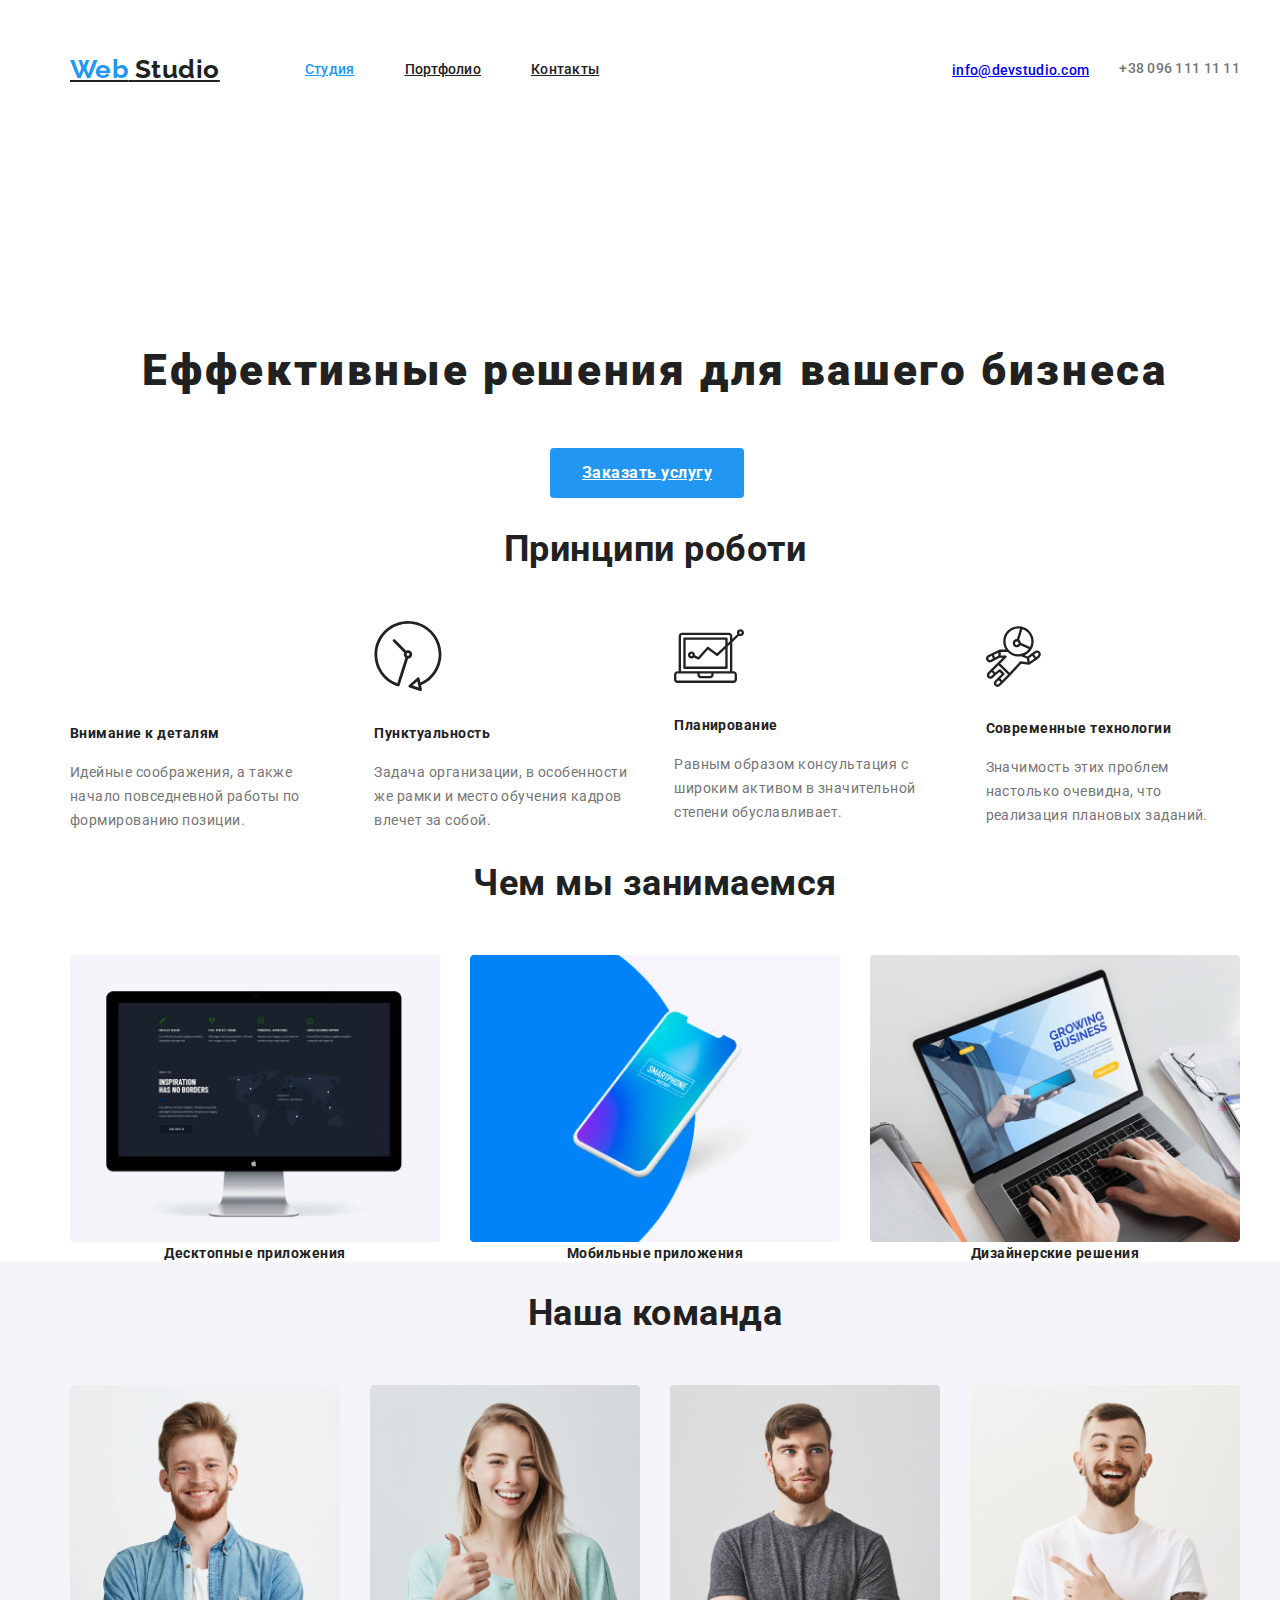
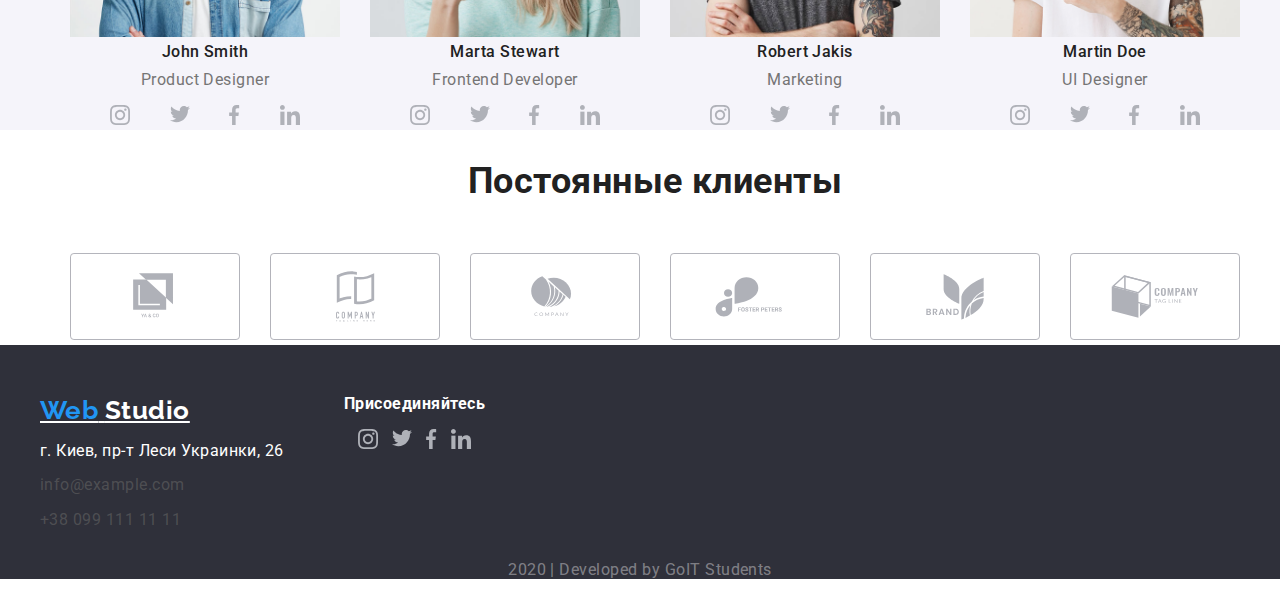
==== commit e8b510dc: "up" ====
--- a/index.html
+++ b/index.html
@@ -38,7 +38,6 @@
 </section>
 <!--Принципи роботи-->
 <section class="section">
-
     <div class="container">
         <h2 class="section-title"> Принципи роботи</h2>  <!--скрить-->
     <ul class="feature-list">
--- a/css/styles.css
+++ b/css/styles.css
@@ -20,10 +20,15 @@
 .container {
 margin: 0 auto;
 width:0 auto;
-width: 1230px;
+width: 1200px;
 padding-right: 15px;
 padding-left: 15px;
 
+}
+
+.section{
+padding-top: 30px;
+padding-left: 30px;
 }
 
 .nav{
@@ -63,7 +68,7 @@
 margin: 0px;
 padding: 0px;
 margin-left: 85px;
-margin-right: 330px;
+margin-right: auto;
 
 }
 
@@ -116,13 +121,6 @@
 
 }
 /*Банер*/
-.container {
-    
-    width: 1230px;
-    padding-right: 15px;
-    padding-left: 15px;
-    
-    }
 
 .hero-title{ 
 padding-top: 200px;
@@ -189,18 +187,18 @@
     margin-right: 0px;
 }
 .feature-list {
-    padding: 0;
-    margin: 0;
+    margin: 0px;
+    padding: 0px;
+
     display: flex;
-    padding-top: 30px;
-    padding-bottom: 94px;
+
     align-items: center
 
 }
 
 .feature-list .title {
-margin: 10px;
-
+margin: 0px;
+margin-bottom: 20px ;
 color: var(--title-text-color) ;
 
 font-weight: 700;
@@ -250,8 +248,9 @@
 }
 /*Наша команда*/
 .section-team {
-
 background-color: var(--background-button-color) ;
+padding-top: 30px;
+padding-left: 30px;
 }
 
 .team-list {
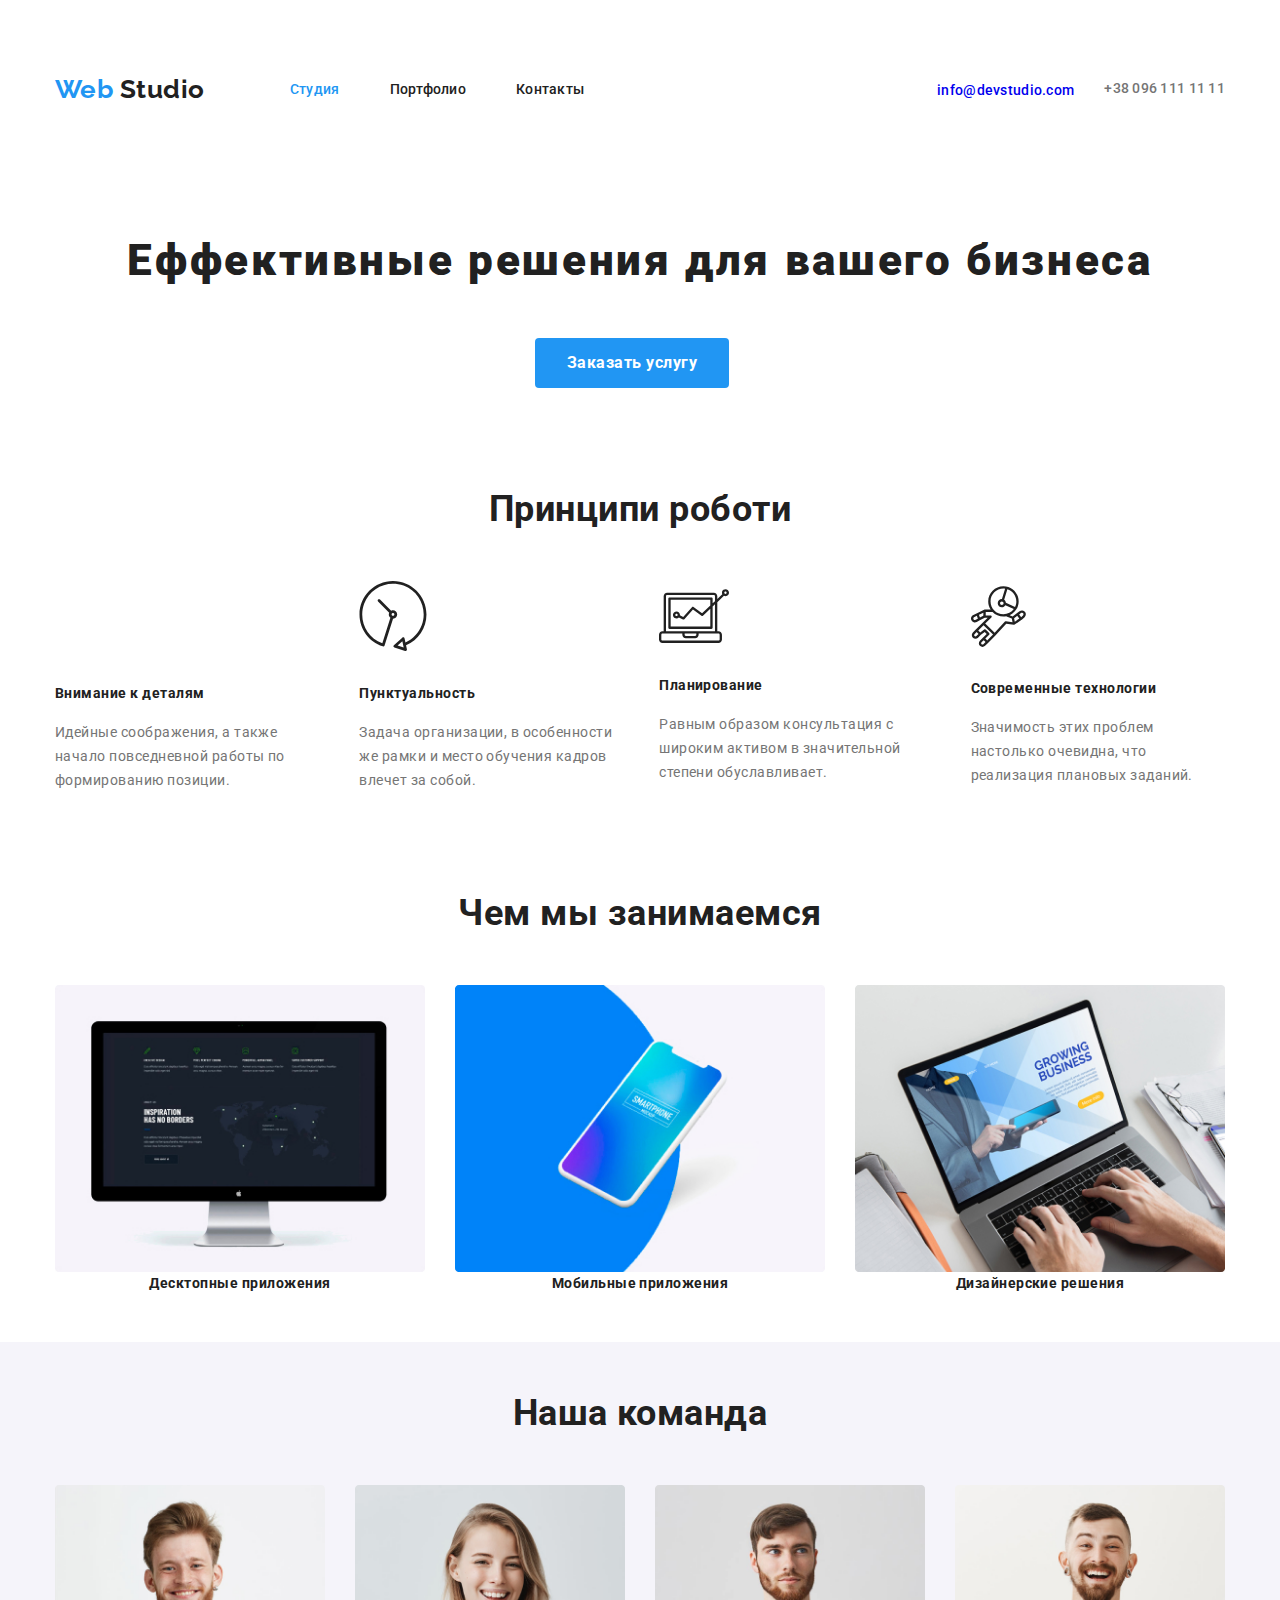
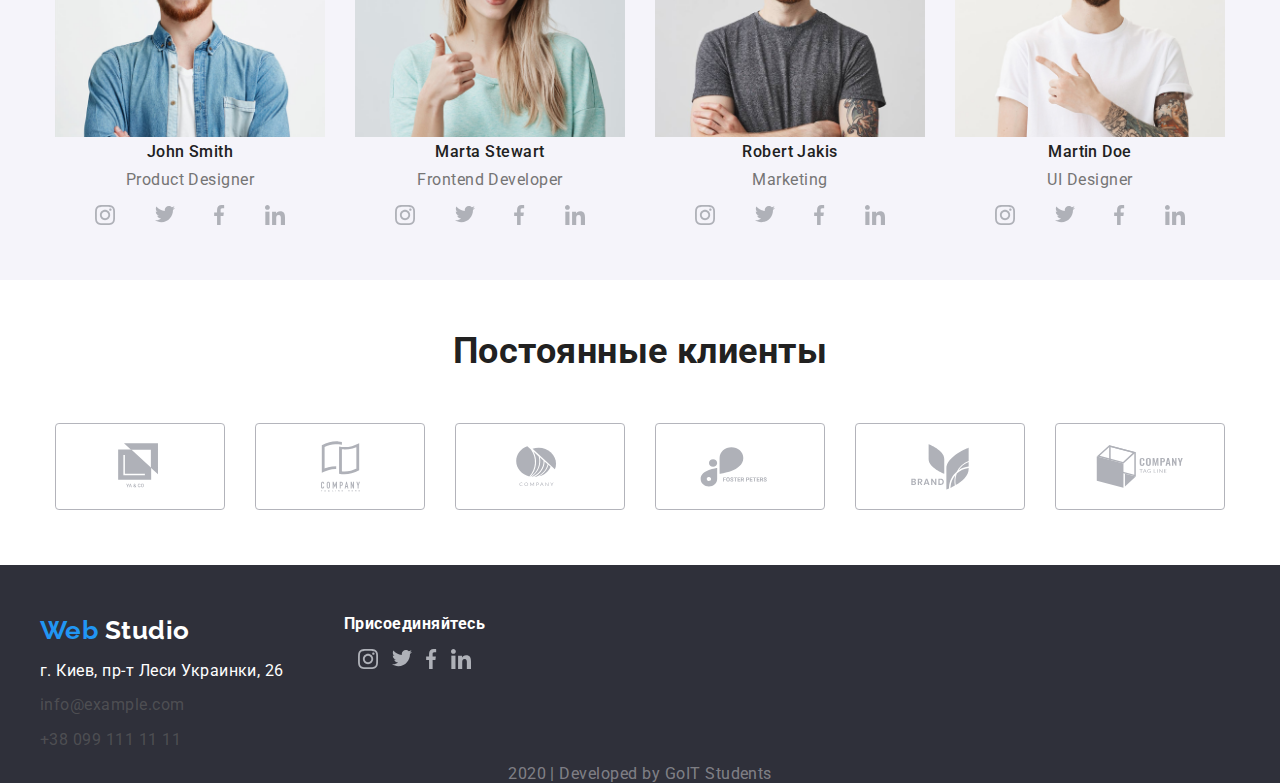
==== commit 5ac79c19: "up" ====
--- a/index.html
+++ b/index.html
@@ -134,7 +134,7 @@
         </ul>
         </li>
 
-        <li class="team-box">
+        <li class="team-last">
             <img src="./images/martin.png" alt="Фото сотрудника" width=270>
             <h3 class="title">Martin Doe</h3>
             <p class="team-title">UI Designer</p>
--- a/css/styles.css
+++ b/css/styles.css
@@ -16,10 +16,14 @@
 ul {
     list-style: none;
 }
+a {
+    text-decoration: none;
+}
+
 /*Шапка*/
 .container {
-margin: 0 auto;
-width:0 auto;
+margin:auto;
+width:auto;
 width: 1200px;
 padding-right: 15px;
 padding-left: 15px;
@@ -27,8 +31,8 @@
 }
 
 .section{
-padding-top: 30px;
-padding-left: 30px;
+padding-top: 50px;
+padding-bottom: 50px;
 }
 
 .nav{
@@ -123,7 +127,6 @@
 /*Банер*/
 
 .hero-title{ 
-padding-top: 200px;
 margin-bottom: 46px;
 margin-top: 0px;
 
@@ -248,9 +251,10 @@
 }
 /*Наша команда*/
 .section-team {
+padding-top: 50px;
+padding-bottom: 50px;
 background-color: var(--background-button-color) ;
-padding-top: 30px;
-padding-left: 30px;
+
 }
 
 .team-list {
@@ -288,7 +292,7 @@
     margin-right: 30px;
 }
 
-.team-box :last-child, .benefit-item :last-child{
+.team-last {
     margin-right: 0px;
 }
 
@@ -337,6 +341,7 @@
 .data{
 color: rgba(255, 255, 255, 0.4);
 text-align: center;
+margin: 0px;
 }
 
 .footer-media{
@@ -365,18 +370,6 @@
 color: var(--background-color)
 }
 /*Кнопка*/
-
-.button {
-
-color: var(--title-text-color);
-background-color: var(--background-button-color);
-
-font-family: Roboto;
-font-weight: 500;
-font-size: 16px;
-line-height: 1.7;
-}
-
 .button-primary{
 display: inline-block;
 border-radius: 4px;
@@ -390,10 +383,6 @@
 font-size: 16px;
 line-height: 1.9;
 }
-.button .nav :hover, :focus{
-    color: var(--background-color);
-    background-color: var(--accent-color);
-}
 
 
 /*Иконки*/
@@ -412,7 +401,8 @@
     }
 
 .title-portfolio {
-
+margin: 0px;
+margin-bottom: 25px;
 color: var(--title-text-color);
 
 font-weight: 500;
@@ -421,11 +411,12 @@
 letter-spacing: 0.02em;
 text-align: center;
 }
-.button-portfolio{
+.portfolio{
 display: flex;
 justify-content: center;
 margin: 0;
 padding: 0;
+margin-bottom: 50px;
 
 color: var(--title-text-color);
     
@@ -434,26 +425,49 @@
 font-size: 16px;
 line-height: 1.7;
     }
+
+.nav-portfolio {
+margin-right: 10px;
+color: var(--title-text-color);
+background-color: var(--background-button-color);
+    
+font-family: Roboto;
+font-weight: 500;
+font-size: 16px;
+line-height: 1.7;}
+
+.nav-portfolio.last {
+    margin-right: 0;
+}
+
+.section .flex-portfolio{
+padding: 0px;
+}
+.list {
+margin: 0px;
+padding: 0px;
+margin-right: 30px;
+}
+.list:nth-child(3n) {
+margin-right: 0px;
+}
+
 .flex-portfolio {
 display: flex;
 flex-wrap: wrap;
 }
-.flex-portfolio .item{
-width: 370;
-margin-right: 30px;
-}
-
-.flex-portfolio .item:nth-child(3n) {
-margin-right: 0px;
-}
+
+
 
 
 /* Текст*/
 .text {
+margin: 0px;
+text-align: center;
 font-weight: 400;
 font-size: 16px;
 line-height: 1.9;
-text-align: center;
+
 }
 
 .text-about {
